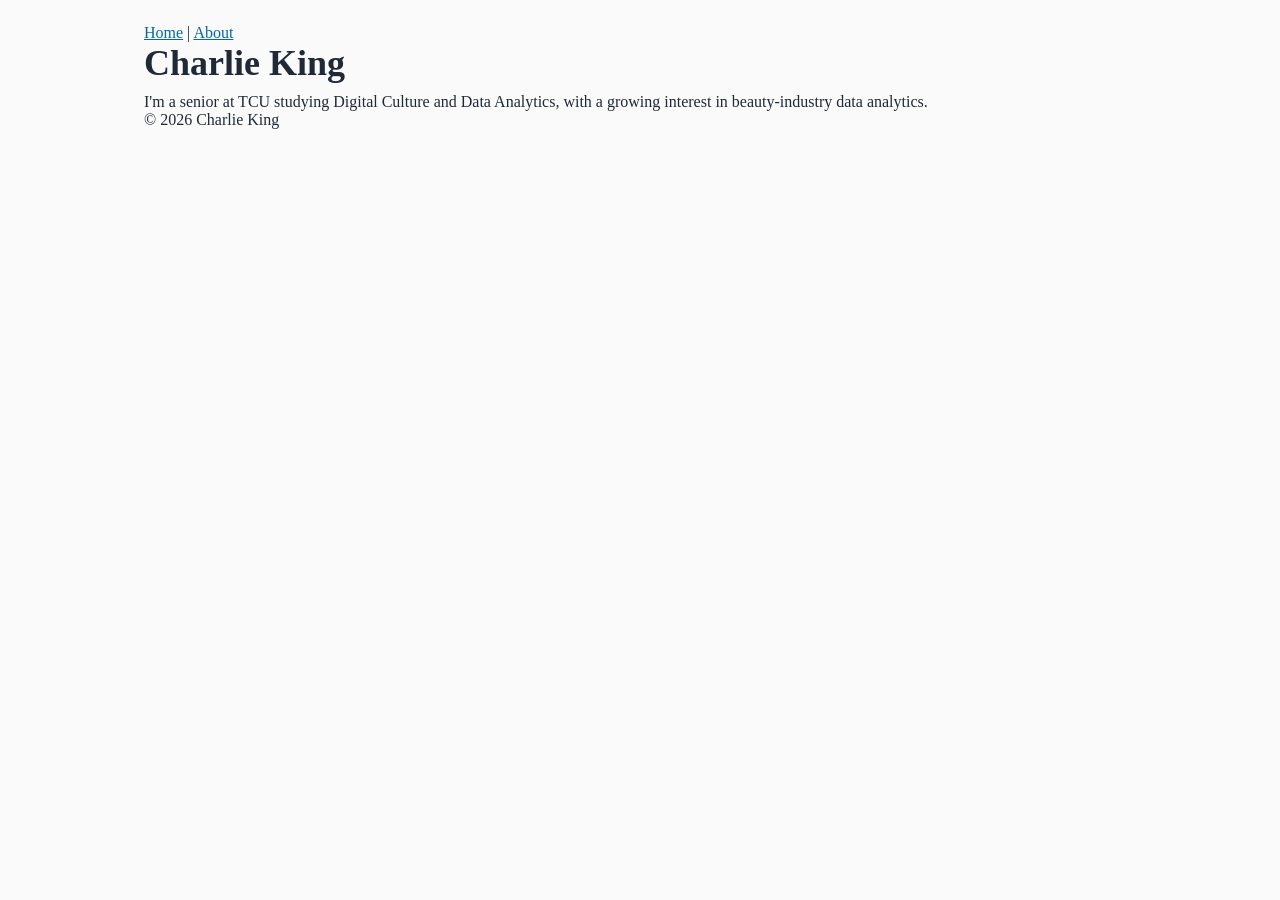
==== index.html @ 568f8b65 "Lab 05 - Base CSS Foundation" ====
<!DOCTYPE html>
    <html lang="en">
    <head>
       <link rel="stylesheet" href="css/styles.css"
        <meta charset="UTF-8">
        <meta name="viewport" content="width=device-width, initial-scale=1.0">
        <title>Portfolio Home</title>
    </head>
    <body>
        <header>
          
            <nav>
                <a href="index.html">Home</a> |
                <a href="about.html">About</a>
            </nav>
           <h1>Charlie King</h1>
        </header>
        <main>
            <p>I'm a senior at TCU studying Digital Culture and Data Analytics, with a growing interest in beauty-industry data analytics.</p>
        </main>
        <footer>
            <p>&copy; 2026 Charlie King</p>
        </footer>
    </body>
</html>
---- css/styles.css ----
/* ==========================
   1. RESET
   ========================== */
*,
*::before, 
*::after {
    box-sizing: border-box;
    margin: 0;
    padding: 0; 
}
img {
    max-width: 100%;
    height: auto;
    display: block;
}

/* ==========================
   2. DESIGN TOKENS
   ========================== */
:root {
    /* Color */
    --color-bg: #fafafa;
    --color-surface: #ffffff;
    --color-text: #1f2937; 
    --color-muted: #6b7280; 
    --color-accent: #0369a1; 

    /* Spacing - a modular scale */
    --space-sm: 0.5rem;
    --space-md: 1rem;
    --space-lg: 1.5rem;
    --space-xl: 2rem;

    /* Typography */
    --test-base: 1rem;
    --text-h3: 1.25rem;
    --text-h2: 1.5rem;
    --text-h1: 2.25rem;
    --leading-body: 1.6;
    --leading-heading: 1.2;

    /* Layout */
    --page-width: 64rem;
    --reading-width: 70ch;
}
/* ==========================
   3. BASE ELEMENT STYLES
   ========================== */
body {
    background-color: var(--color-bg);
    color: var(--color-text);
    font-size: var(--text-base);
}

h1 { font-size: var(--text-h1); line-height: var(--leading-heading); }
h2 { font-size: var(--text-h2); line-height: var(--leading-heading); }
h3 { font-size: var(--text-h3); line-height: var(--leading-heading); }

h1, h2, h3 { margin-bottom: var(--space-sm); }
p { margin-bottom: var(--space-md); }
p:last-child { margin-bottom: 0; }

a { color: var(--color-accent); }
/* ==========================
   4. LAYOUT
   ========================== */
body {
    max-width: var(--page-width);
    margin: 0 auto;
    padding: var(--space-lg) var(--space-md);
}
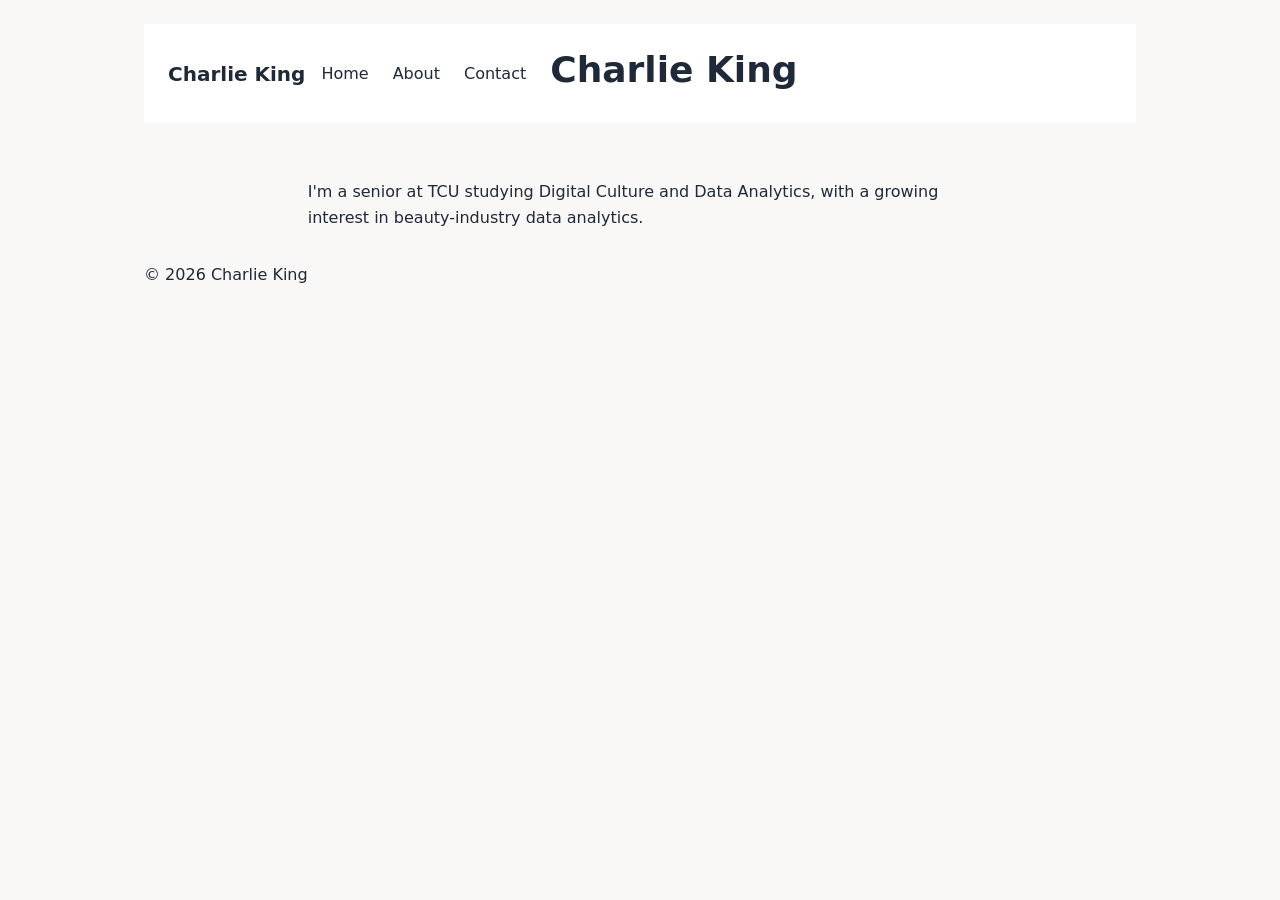
==== commit df68565b: "Lab 07 Pt. 1" ====
--- a/index.html
+++ b/index.html
@@ -1,17 +1,21 @@
     <!DOCTYPE html>
     <html lang="en">
     <head>
-       <link rel="stylesheet" href="css/styles.css"
         <meta charset="UTF-8">
         <meta name="viewport" content="width=device-width, initial-scale=1.0">
         <title>Portfolio Home</title>
+        <link rel="stylesheet" href="css/styles.css">
     </head>
     <body>
         <header>
           
-            <nav>
-                <a href="index.html">Home</a> |
-                <a href="about.html">About</a>
+            <nav class="nav-container">
+                <a href="index.html" class="logo">Charlie King</a>
+                 <div class="nav-links">
+                     <a href="index.html">Home</a>
+                     <a href="about.html">About</a>
+                     <a href="index.html#contact">Contact</a>
+                 </div>
             </nav>
            <h1>Charlie King</h1>
         </header>
--- a/css/styles.css
+++ b/css/styles.css
@@ -17,13 +17,17 @@
 /* ==========================
    2. DESIGN TOKENS
    ========================== */
-:root {
+   :root {
     /* Color */
-    --color-bg: #fafafa;
+    --color-bg: #faf8f6;
     --color-surface: #ffffff;
     --color-text: #1f2937; 
-    --color-muted: #6b7280; 
-    --color-accent: #0369a1; 
+    --color-muted: #8b7a7a; 
+    --color-accent: #1f2937; 
+    --front-stack: system-ui, 'Segoe UI', Tahoma, sans-serif;
+    --color-surface-alt: #f1f5f9;
+    --radius-md: 8px;
+
 
     /* Spacing - a modular scale */
     --space-sm: 0.5rem;
@@ -38,10 +42,16 @@
     --text-h1: 2.25rem;
     --leading-body: 1.6;
     --leading-heading: 1.2;
+    --front-stack: system-ui, 'Segoe UI', Tahoma, sans-serif;
 
     /* Layout */
     --page-width: 64rem;
     --reading-width: 70ch;
+    :root {
+        /* ...existing tokens... */
+        --color-border: var(--color-accent)
+        --shadow-sm: 0 2px 4px rgba(0, 0, 0, 0.1);
+    }
 }
 /* ==========================
    3. BASE ELEMENT STYLES
@@ -50,22 +60,178 @@
     background-color: var(--color-bg);
     color: var(--color-text);
     font-size: var(--text-base);
-}
-
-h1 { font-size: var(--text-h1); line-height: var(--leading-heading); }
-h2 { font-size: var(--text-h2); line-height: var(--leading-heading); }
-h3 { font-size: var(--text-h3); line-height: var(--leading-heading); }
-
-h1, h2, h3 { margin-bottom: var(--space-sm); }
-p { margin-bottom: var(--space-md); }
-p:last-child { margin-bottom: 0; }
-
-a { color: var(--color-accent); }
+    line-height: var(--leading-body);
+    font-family: var(--front-stack);
+}
+
+h1 { 
+    font-size: var(--text-h1); 
+    line-height: var(--leading-heading);
+    color: var(--color-accent);
+    margin-bottom: var(--space-sm);
+}
+
+h2 { 
+    font-size: var(--text-h2); 
+    line-height: var(--leading-heading);
+    color: var(--color-accent);
+    margin-bottom: var(--space-sm);
+}
+
+h3 { font-size: var(--text-h3); 
+    line-height: var(--leading-heading);
+    color: var(--color-accent);
+    margin-bottom: var(--space-sm);
+}
+
+p { 
+    margin-bottom: var(--space-md);
+}
+
+p:last-child { 
+    margin-bottom: 0; 
+}
+
+a { 
+    color: var(--color-accent);
+    text-decoration: underline;
+    transition: opacity 0.2s ease;
+}
+
+a:hover {
+    opacity: 0.8;
+}
+
 /* ==========================
    4. LAYOUT
    ========================== */
-body {
+header {
+    display: flex;
+    align-items: center;
+    gap: var(--space-lg);
+    padding: var(--space-lg);
+    background-color: var(--color-surface);
+    margin-bottom: var(--space-lg);
+    flex-wrap: wrap;
+}
+
+.header-text { flex: 1; min-width: 16rem; }
+
+.header-pic {
+    flex: 1;
+    background-color: var(--color-surface);
+    min-height: 18rem;
+    border-radius: var(--radius-md);
+    display: flex;
+    align-items: center;
+    justify-content: center;
+    color: var(--color-muted);
+    border-bottom: 1px solid var (--color-muted)
+    min-width: 16rem;
+}
+nav a {
+    color: var(--color-text);
+    text-decoration: none;
+}
+nav a:hover { 
+    color: var(--color-accent); 
+}
+
+section { 
+    margin-bottom: var(--space-xl); 
+}
+
+
+   body {
     max-width: var(--page-width);
     margin: 0 auto;
     padding: var(--space-lg) var(--space-md);
-}+}
+
+main {
+    max-width: var(--reading-width);
+    padding: var(--space-xl) var(--space-lg);
+    margin: 0 auto;
+}
+
+.skills-grind {
+    list-style: none;
+    display: flex;
+    flex-wrap: wrap;
+    gap: var(--space-md);
+}
+
+.skil-card {
+    flex: 1;
+    min-width: 12rem;
+    padding: var(--space-md);
+    background-color: var(--color-surface-alt);
+    border-radius: var(--radius-md);
+}
+
+.about {
+    display: flex;
+    flex-wrap: wrap;
+    align-items: center;
+    gap: var(--space-lg);
+}
+.about-image { flex: 1; min-width: 16rem; }
+.about-image img { width: 100%; border-radius: var{var(--radius-md)}}
+.about-text { flex: 2; min-width: 16rem; max-width: var(--reading-width); }
+
+.project-list {
+    list-style: none;
+    display: felx;
+    flex-direction: column;
+    gap: var(--space-lg);
+}
+.project-card {
+    padding: var(--space-lg);
+    background-color: var(--color-surface);
+    border: 1px solid var(--color-border);
+    border-radius: var(--radius-md);
+    box-shadow: var(--shadow-sm);
+}
+
+.nav-container {
+    display: flex;
+    justify-content: space-between;
+    align-items: center;
+    flex-wrap: wrap;
+    gap: var(--space-md);
+}
+.nav-links { display: flex; gap: var(--space-lg); }
+.logo {
+    font-size: var(--text-h3);
+    font-weight: bold;
+    color: var(--color-text);
+    text-decoration: none;
+}
+
+/* ================================================
+   5. TYPOGRAPHY & TEXT STYLING
+   ================================================ */
+strong {
+    color: var(--color-accent);
+    font-weight: 600;
+}
+
+em {
+    font-style: italic;
+    color: var(--color-muted);
+}
+
+code {
+    background-color: rgba(168, 30, 62, 0.08);
+    color: var(--color-accent);
+    padding: 0.2em 0.4em;
+    border-radius: var(--radius-md);
+    font-family: 'Couier New', nonospace;
+    font-size: 0.9em;
+}
+
+blockquote {
+    border-left: 4px solid var(--color-accent);
+    padding-left: var(--space-md);
+    color: var(--color-muted);
+    font-style: italic;
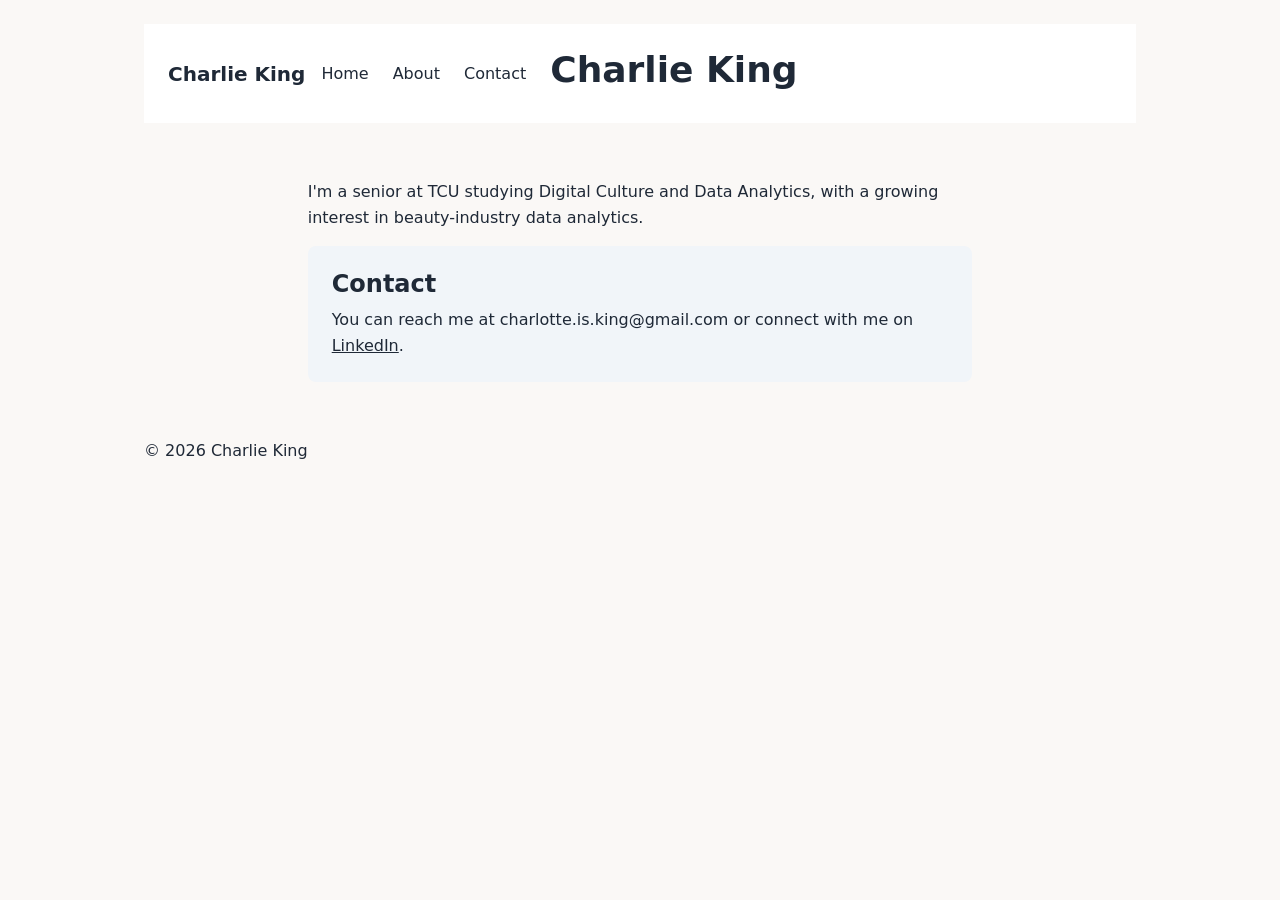
==== commit bd2dbfa6: "Lab 08" ====
--- a/index.html
+++ b/index.html
@@ -21,6 +21,11 @@
         </header>
         <main>
             <p>I'm a senior at TCU studying Digital Culture and Data Analytics, with a growing interest in beauty-industry data analytics.</p>
+    
+            <section id="contact">
+                <h2>Contact</h2>
+                <p>You can reach me at charlotte.is.king@gmail.com or connect with me on <a href="[your LinkedIn URL]" target="_blank" rel="noopener">LinkedIn</a>.</p> 
+            </section>
         </main>
         <footer>
             <p>&copy; 2026 Charlie King</p>
--- a/css/styles.css
+++ b/css/styles.css
@@ -104,6 +104,10 @@
 
 /* ==========================
    4. LAYOUT
+   Breakpoints used in this file:
+     768px  — tablet and larger
+   (CSS variables cannot be used inside @media conditions,
+    so breakpoints are documented here instead of tokenized.)
    ========================== */
 header {
     display: flex;
@@ -154,16 +158,15 @@
     margin: 0 auto;
 }
 
-.skills-grind {
+.skills-grid {
     list-style: none;
-    display: flex;
-    flex-wrap: wrap;
+    padding-left: 0;
+    display: grid;
+    grid-template-columns: repeat(auto-fit, minmax(12rem, 1fr));
     gap: var(--space-md);
 }
 
 .skil-card {
-    flex: 1;
-    min-width: 12rem;
     padding: var(--space-md);
     background-color: var(--color-surface-alt);
     border-radius: var(--radius-md);
@@ -176,15 +179,49 @@
     gap: var(--space-lg);
 }
 .about-image { flex: 1; min-width: 16rem; }
-.about-image img { width: 100%; border-radius: var{var(--radius-md)}}
+.about-image img { width: 100%; 
+    border-radius: var(--radius-md);
+    width: 100%;
+    max-height: 10rem
+
+    rem;
+    object-fit: cover;
+}
+
 .about-text { flex: 2; min-width: 16rem; max-width: var(--reading-width); }
+
+.about, .goals, aside, #contact, .projects {
+  background-color: var(--color-surface-alt);
+  border-radius: var(--radius-md);
+  padding: var(--space-lg);
+  margin-bottom: var(--space-lg);
+  box-shadow: var(--shadow-sm);
+}
 
 .project-list {
     list-style: none;
-    display: felx;
-    flex-direction: column;
-    gap: var(--space-lg);
-}
+    padding-left: 0;
+    display: grid;
+    grid-template-columns: 1fr;
+    gap: var(--space-md);
+    margin-top: var(--space-md);
+}
+@media (min-width: 768px) {
+    .project-list { grid-template-columns: 1fr 1fr; }
+    .project-card.featured { grid-column: span 2; }
+}
+.project-card {
+    background-color: var(--color-surface);
+    border-radius: var(--radius-md);
+    padding: var(--space-md);
+    box-shadow: var(--shadow-sm);
+}
+.project-card h4 {
+    color: var(--color-accent);
+    margin-bottom: var(--space-sm);
+}
+
+
 .project-card {
     padding: var(--space-lg);
     background-color: var(--color-surface);
@@ -234,4 +271,28 @@
     border-left: 4px solid var(--color-accent);
     padding-left: var(--space-md);
     color: var(--color-muted);
-    font-style: italic;+    font-style: italic;
+
+/* ==========================================
+   6. INTERACTIVE ELEMENTS
+   ========================================== */
+summary {
+  cursor: pointer;
+  list-style: none;
+  display: flex;
+  align-items: center;
+  gap: var(--space-sm);
+}
+
+summary::-webkit-details-marker {
+  display: none;
+}
+
+summary::marker {
+  display: none;
+}
+
+summary h2 {
+  display: inline;
+  margin: 0;
+}
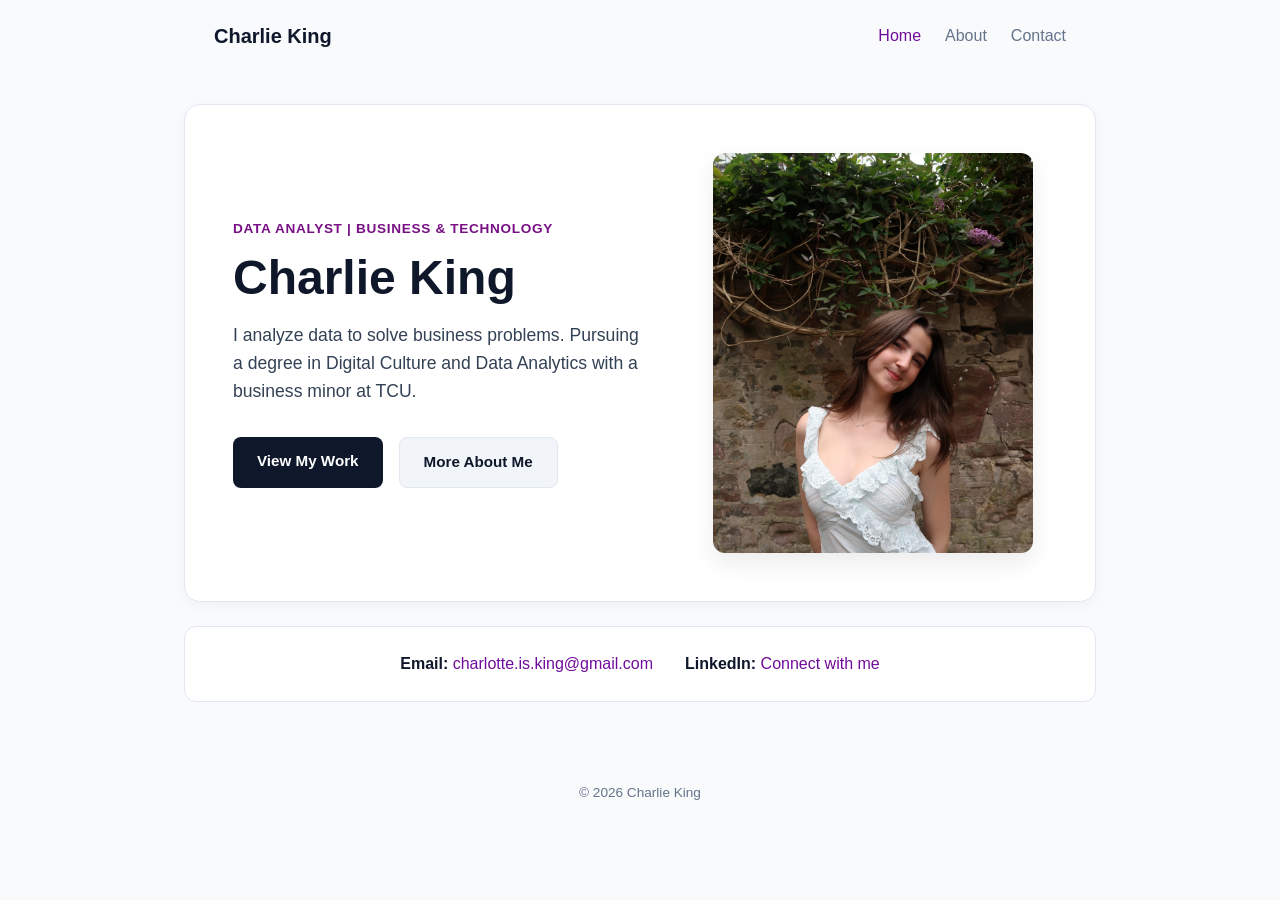
==== commit 0031c85b: "Foundation Repairs" ====
--- a/index.html
+++ b/index.html
@@ -1,34 +1,56 @@
-    <!DOCTYPE html>
-    <html lang="en">
-    <head>
-        <meta charset="UTF-8">
-        <meta name="viewport" content="width=device-width, initial-scale=1.0">
-        <title>Portfolio Home</title>
-        <link rel="stylesheet" href="css/styles.css">
-    </head>
-    <body>
-        <header>
-          
-            <nav class="nav-container">
-                <a href="index.html" class="logo">Charlie King</a>
-                 <div class="nav-links">
-                     <a href="index.html">Home</a>
-                     <a href="about.html">About</a>
-                     <a href="index.html#contact">Contact</a>
-                 </div>
-            </nav>
-           <h1>Charlie King</h1>
-        </header>
-        <main>
-            <p>I'm a senior at TCU studying Digital Culture and Data Analytics, with a growing interest in beauty-industry data analytics.</p>
-    
-            <section id="contact">
-                <h2>Contact</h2>
-                <p>You can reach me at charlotte.is.king@gmail.com or connect with me on <a href="[your LinkedIn URL]" target="_blank" rel="noopener">LinkedIn</a>.</p> 
-            </section>
-        </main>
-        <footer>
-            <p>&copy; 2026 Charlie King</p>
-        </footer>
-    </body>
-</html>
+    <!<!DOCTYPE html>
+<html lang="en">
+<head>
+    <meta charset="UTF-8">
+    <meta name="viewport" content="width=device-width, initial-scale=1.0">
+    <title>Charlie King | Home</title>
+    <link rel="stylesheet" href="css/styles.css">
+</head>
+<body>
+
+    <!-- Nav Bar -->
+    <nav class="nav-container">
+        <a href="index.html" class="logo">Charlie King</a>
+        <div class="nav-links">
+            <a href="index.html" class="active">Home</a>
+            <a href="about.html">About</a>
+            <a href="#contact">Contact</a>
+        </div>
+    </nav>
+
+    <!-- Hero Card (Side-by-Side) -->
+    <main class="home-main">
+        <section class="home-hero-card">
+            <div class="hero-left">
+                <span class="role-pill">Data Analyst | Business &amp; Technology</span>
+                <h1 class="hero-name">Charlie King</h1>
+                <p class="hero-tagline">
+                    I analyze data to solve business problems. Pursuing a degree in Digital Culture and Data Analytics with a business minor at TCU.
+                </p>
+                
+                <div class="hero-buttons">
+                    <a href="about.html#projects" class="btn-primary">View My Work</a>
+                    <a href="about.html" class="btn-secondary">More About Me</a>
+                </div>
+            </div>
+
+            <div class="hero-right">
+                <div class="hero-frame">
+                    <img src="images/newphoto.JPG" alt="Charlie King portrait">
+                </div>
+            </div>
+        </section>
+
+        <!-- Quick Contact Card -->
+        <section class="home-contact-card" id="contact">
+            <p><strong>Email:</strong> <a href="mailto:charlotte.is.king@gmail.com">charlotte.is.king@gmail.com</a></p>
+            <p><strong>LinkedIn:</strong> <a href="https://linkedin.com" target="_blank" rel="noopener">Connect with me</a></p>
+        </section>
+    </main>
+
+    <footer>
+        <p>&copy; 2026 Charlie King</p>
+    </footer>
+
+</body>
+</html>
--- a/css/styles.css
+++ b/css/styles.css
@@ -1,298 +1,682 @@
-/* ==========================
+/* =========================================================
    1. RESET
-   ========================== */
+   ========================================================= */
 *,
-*::before, 
+*::before,
 *::after {
     box-sizing: border-box;
     margin: 0;
-    padding: 0; 
-}
+    padding: 0;
+}
+
 img {
     max-width: 100%;
     height: auto;
     display: block;
 }
 
-/* ==========================
+/* =========================================================
    2. DESIGN TOKENS
-   ========================== */
-   :root {
-    /* Color */
-    --color-bg: #faf8f6;
+   ========================================================= */
+:root {
+    --color-bg: #f8fafc;
     --color-surface: #ffffff;
-    --color-text: #1f2937; 
-    --color-muted: #8b7a7a; 
-    --color-accent: #1f2937; 
-    --front-stack: system-ui, 'Segoe UI', Tahoma, sans-serif;
     --color-surface-alt: #f1f5f9;
+    --color-text: #0f172a;
+    --color-muted: #64748b;
+    --color-accent: #700c9b;
+    --color-border: #e2e8f0;
+
+    --radius-lg: 14px;
     --radius-md: 8px;
-
-
-    /* Spacing - a modular scale */
+    --radius-pill: 9999px;
+
+    --shadow-sm: 0 1px 3px rgba(0, 0, 0, 0.05);
+    --shadow-md: 0 8px 20px rgba(15, 23, 42, 0.06);
+
     --space-sm: 0.5rem;
     --space-md: 1rem;
     --space-lg: 1.5rem;
     --space-xl: 2rem;
 
-    /* Typography */
-    --test-base: 1rem;
-    --text-h3: 1.25rem;
-    --text-h2: 1.5rem;
-    --text-h1: 2.25rem;
-    --leading-body: 1.6;
-    --leading-heading: 1.2;
-    --front-stack: system-ui, 'Segoe UI', Tahoma, sans-serif;
-
-    /* Layout */
-    --page-width: 64rem;
-    --reading-width: 70ch;
-    :root {
-        /* ...existing tokens... */
-        --color-border: var(--color-accent)
-        --shadow-sm: 0 2px 4px rgba(0, 0, 0, 0.1);
-    }
-}
-/* ==========================
+    --font-stack: -apple-system, BlinkMacSystemFont, "Segoe UI", Roboto, sans-serif;
+}
+
+/* =========================================================
    3. BASE ELEMENT STYLES
-   ========================== */
+   ========================================================= */
 body {
     background-color: var(--color-bg);
     color: var(--color-text);
-    font-size: var(--text-base);
-    line-height: var(--leading-body);
-    font-family: var(--front-stack);
-}
-
-h1 { 
-    font-size: var(--text-h1); 
-    line-height: var(--leading-heading);
+    font-family: var(--font-stack);
+    line-height: 1.6;
+    font-size: 1rem;
+}
+
+h1, h2, h3, h4 {
+    color: var(--color-text);
+    line-height: 1.2;
+}
+
+p {
+    margin-bottom: var(--space-md);
+}
+
+p:last-child {
+    margin-bottom: 0;
+}
+
+a {
     color: var(--color-accent);
-    margin-bottom: var(--space-sm);
-}
-
-h2 { 
-    font-size: var(--text-h2); 
-    line-height: var(--leading-heading);
+    text-decoration: none;
+    transition: opacity 0.2s ease;
+}
+
+a:hover {
+    text-decoration: underline;
+}
+
+/* =========================================================
+   4. LAYOUT & CARDS
+   ========================================================= */
+
+/* Navigation */
+.nav-container {
+    display: flex;
+    justify-content: space-between;
+    align-items: center;
+    max-width: 900px;
+    margin: 0 auto;
+    padding: 1.25rem 1.5rem;
+}
+
+.logo {
+    font-size: 1.25rem;
+    font-weight: 800;
+    color: var(--color-text);
+}
+
+.nav-links {
+    display: flex;
+    gap: 1.5rem;
+}
+
+.nav-links a {
+    color: var(--color-muted);
+    font-weight: 500;
+}
+
+.nav-links a.active,
+.nav-links a:hover {
     color: var(--color-accent);
-    margin-bottom: var(--space-sm);
-}
-
-h3 { font-size: var(--text-h3); 
-    line-height: var(--leading-heading);
+}
+
+/* Main Container */
+main {
+    max-width: 900px;
+    margin: 0 auto 3rem;
+    padding: 0 1.5rem;
+}
+
+/* Shared Card Scaffolding */
+.card {
+    background: var(--color-surface);
+    border: 1px solid var(--color-border);
+    border-radius: var(--radius-lg);
+    padding: var(--space-xl);
+    margin-bottom: var(--space-lg);
+    box-shadow: var(--shadow-sm);
+}
+
+.card h2 {
+    font-size: 1.4rem;
+    font-weight: 800;
+    margin-bottom: 0.75rem;
+}
+
+.section-divider {
+    border: none;
+    border-top: 2px solid #0f172a;
+    margin-bottom: var(--space-lg);
+}
+
+/* Header Card (Side-by-side) */
+.header-card {
+    max-width: 900px;
+    margin: 1.5rem auto var(--space-lg);
+    padding: 2.25rem;
+    background: var(--color-surface);
+    border: 1px solid var(--color-border);
+    border-radius: var(--radius-lg);
+    box-shadow: var(--shadow-sm);
+    display: flex;
+    align-items: center;
+    justify-content: space-between;
+    gap: 2.5rem;
+}
+
+.header-text {
+    flex: 1;
+}
+
+.role-badge {
+    display: inline-block;
     color: var(--color-accent);
-    margin-bottom: var(--space-sm);
-}
-
-p { 
-    margin-bottom: var(--space-md);
-}
-
-p:last-child { 
-    margin-bottom: 0; 
-}
-
-a { 
-    color: var(--color-accent);
-    text-decoration: underline;
-    transition: opacity 0.2s ease;
-}
-
-a:hover {
-    opacity: 0.8;
-}
-
-/* ==========================
-   4. LAYOUT
-   Breakpoints used in this file:
-     768px  — tablet and larger
-   (CSS variables cannot be used inside @media conditions,
-    so breakpoints are documented here instead of tokenized.)
-   ========================== */
-header {
-    display: flex;
-    align-items: center;
-    gap: var(--space-lg);
-    padding: var(--space-lg);
-    background-color: var(--color-surface);
-    margin-bottom: var(--space-lg);
-    flex-wrap: wrap;
-}
-
-.header-text { flex: 1; min-width: 16rem; }
+    font-size: 0.85rem;
+    font-weight: 700;
+    text-transform: uppercase;
+    letter-spacing: 0.05em;
+    margin-bottom: 0.5rem;
+}
+
+.header-text h1 {
+    font-size: 2.5rem;
+    font-weight: 800;
+    margin-bottom: 0.75rem;
+}
+
+.hero-desc {
+    color: #334155;
+    font-size: 1.05rem;
+    margin-bottom: 1.5rem;
+}
+
+.btn-primary {
+    display: inline-block;
+    padding: 0.65rem 1.4rem;
+    background: #0f172a;
+    color: #ffffff;
+    border-radius: var(--radius-md);
+    font-weight: 600;
+    font-size: 0.9rem;
+}
+
+.btn-primary:hover {
+    background: var(--color-accent);
+    text-decoration: none;
+}
 
 .header-pic {
-    flex: 1;
-    background-color: var(--color-surface);
-    min-height: 18rem;
+    flex: 0 0 250px;
+    width: 250px;
+}
+
+.header-pic img {
+    width: 250px;
+    height: 310px;
+    object-fit: cover;
+    object-position: center top;
     border-radius: var(--radius-md);
-    display: flex;
-    align-items: center;
-    justify-content: center;
-    color: var(--color-muted);
-    border-bottom: 1px solid var (--color-muted)
-    min-width: 16rem;
-}
-nav a {
-    color: var(--color-text);
-    text-decoration: none;
-}
-nav a:hover { 
-    color: var(--color-accent); 
-}
-
-section { 
-    margin-bottom: var(--space-xl); 
-}
-
-
-   body {
-    max-width: var(--page-width);
-    margin: 0 auto;
-    padding: var(--space-lg) var(--space-md);
-}
-
-main {
-    max-width: var(--reading-width);
-    padding: var(--space-xl) var(--space-lg);
-    margin: 0 auto;
-}
-
-.skills-grid {
-    list-style: none;
-    padding-left: 0;
-    display: grid;
-    grid-template-columns: repeat(auto-fit, minmax(12rem, 1fr));
-    gap: var(--space-md);
-}
-
-.skil-card {
-    padding: var(--space-md);
-    background-color: var(--color-surface-alt);
-    border-radius: var(--radius-md);
-}
-
-.about {
-    display: flex;
-    flex-wrap: wrap;
-    align-items: center;
-    gap: var(--space-lg);
-}
-.about-image { flex: 1; min-width: 16rem; }
-.about-image img { width: 100%; 
-    border-radius: var(--radius-md);
-    width: 100%;
-    max-height: 10rem
-
-    rem;
-    object-fit: cover;
-}
-
-.about-text { flex: 2; min-width: 16rem; max-width: var(--reading-width); }
-
-.about, .goals, aside, #contact, .projects {
-  background-color: var(--color-surface-alt);
-  border-radius: var(--radius-md);
-  padding: var(--space-lg);
-  margin-bottom: var(--space-lg);
-  box-shadow: var(--shadow-sm);
-}
-
-.project-list {
-    list-style: none;
-    padding-left: 0;
-    display: grid;
-    grid-template-columns: 1fr;
-    gap: var(--space-md);
-    margin-top: var(--space-md);
-}
-@media (min-width: 768px) {
-    .project-list { grid-template-columns: 1fr 1fr; }
-    .project-card.featured { grid-column: span 2; }
-}
-.project-card {
-    background-color: var(--color-surface);
-    border-radius: var(--radius-md);
-    padding: var(--space-md);
-    box-shadow: var(--shadow-sm);
-}
-.project-card h4 {
-    color: var(--color-accent);
-    margin-bottom: var(--space-sm);
-}
-
-
-.project-card {
-    padding: var(--space-lg);
-    background-color: var(--color-surface);
+    box-shadow: var(--shadow-md);
+}
+
+/* About Text */
+.about-text p {
+    color: #334155;
+    font-size: 1rem;
+    line-height: 1.7;
+    margin-bottom: 1.15rem;
+}
+
+/* Experience Box */
+.experience-item {
+    background: var(--color-surface-alt);
     border: 1px solid var(--color-border);
     border-radius: var(--radius-md);
+    padding: 1.25rem;
+    margin-bottom: 1.5rem;
+}
+
+.exp-header {
+    display: flex;
+    justify-content: space-between;
+    align-items: baseline;
+    margin-bottom: 0.75rem;
+}
+
+.exp-header h3 {
+    font-size: 1.05rem;
+    font-weight: 700;
+}
+
+.date-badge {
+    font-size: 0.8rem;
+    font-weight: 600;
+    color: var(--color-muted);
+    background: #ffffff;
+    border: 1px solid var(--color-border);
+    padding: 0.15rem 0.55rem;
+    border-radius: var(--radius-pill);
+}
+
+/* Lists */
+.styled-list {
+    margin-left: 1.35rem;
+    color: #334155;
+}
+
+.styled-list li {
+    margin-bottom: 0.45rem;
+}
+
+/* Skills Badges */
+.skills-box h3 {
+    font-size: 1.05rem;
+    margin-bottom: 0.75rem;
+}
+
+.skills-grid {
+    display: flex;
+    flex-wrap: wrap;
+    gap: 0.5rem;
+}
+
+.skill-badge {
+    background: var(--color-surface-alt);
+    border: 1px solid var(--color-border);
+    padding: 0.35rem 0.85rem;
+    border-radius: var(--radius-pill);
+    font-size: 0.85rem;
+    font-weight: 600;
+    color: #1e293b;
+}
+
+/* ==========================
+   HOME PAGE SPECIFIC STYLING
+   ========================== */
+.home-main {
+    max-width: 960px;
+    margin: 2rem auto 3rem;
+    padding: 0 1.5rem;
+}
+
+.home-hero-card {
+    background-color: #ffffff;
+    border: 1px solid #e2e8f0;
+    border-radius: 16px;
+    padding: 3rem;
+    display: grid;
+    grid-template-columns: 1.2fr 1fr;
+    gap: 3rem;
+    align-items: center;
+    box-shadow: 0 4px 12px rgba(15, 23, 42, 0.04);
+}
+
+.role-pill {
+    display: inline-block;
+    color: #790f85;
+    font-size: 0.85rem;
+    font-weight: 700;
+    text-transform: uppercase;
+    letter-spacing: 0.05em;
+    margin-bottom: 0.75rem;
+}
+
+.hero-name {
+    font-size: 3rem;
+    font-weight: 800;
+    line-height: 1.1;
+    color: #0f172a;
+    margin-bottom: 1rem;
+}
+
+.hero-tagline {
+    font-size: 1.1rem;
+    color: #334155;
+    line-height: 1.6;
+    margin-bottom: 2rem;
+}
+
+.hero-buttons {
+    display: flex;
+    gap: 1rem;
+}
+
+.btn-primary {
+    display: inline-block;
+    padding: 0.75rem 1.5rem;
+    background: #0f172a;
+    color: #ffffff;
+    border-radius: 8px;
+    font-weight: 600;
+    font-size: 0.95rem;
+    text-decoration: none;
+    transition: background 0.2s ease;
+}
+
+.btn-primary:hover {
+    background: #840a9f;
+    text-decoration: none;
+}
+
+.btn-secondary {
+    display: inline-block;
+    padding: 0.75rem 1.5rem;
+    background: #f1f5f9;
+    color: #0f172a;
+    border: 1px solid #e2e8f0;
+    border-radius: 8px;
+    font-weight: 600;
+    font-size: 0.95rem;
+    text-decoration: none;
+}
+
+.btn-secondary:hover {
+    background: #e2e8f0;
+    text-decoration: none;
+}
+
+/* Constrained Frame for the Image */
+.hero-right {
+    display: flex;
+    justify-content: center;
+}
+
+.hero-frame {
+    width: 100%;
+    max-width: 320px;
+    aspect-ratio: 4 / 5;
+    border-radius: 12px;
+    overflow: hidden;
+    box-shadow: 0 10px 25px rgba(0, 0, 0, 0.08);
+}
+
+.hero-frame img {
+    width: 100%;
+    height: 100%;
+    object-fit: cover;
+    object-position: center top;
+}
+
+/* Home Contact Card */
+.home-contact-card {
+    background-color: #ffffff;
+    border: 1px solid #e2e8f0;
+    border-radius: 12px;
+    padding: 1.5rem;
+    margin-top: 1.5rem;
+    text-align: center;
+    display: flex;
+    justify-content: center;
+    gap: 2rem;
+}
+
+.home-contact-card p {
+    margin: 0;
+}
+
+/* Mobile Friendly */
+@media (max-width: 768px) {
+    .home-hero-card {
+        grid-template-columns: 1fr;
+        text-align: center;
+        padding: 2rem;
+        gap: 2rem;
+    }
+
+    .hero-buttons {
+        justify-content: center;
+    }
+
+    .home-contact-card {
+        flex-direction: column;
+        gap: 0.75rem;
+    }
+}
+/* =========================================================
+   5. PROJECT CARDS (Colorful & Graphical)
+   ========================================================= */
+.projects-grid {
+    display: grid;
+    grid-template-columns: 1fr 1fr;
+    gap: 1.25rem;
+    margin-bottom: 1.5rem;
+}
+
+.project-card {
+    background: #ffffff;
+    border: 1px solid var(--color-border);
+    border-radius: var(--radius-md);
+    overflow: hidden;
+    display: flex;
+    flex-direction: column;
     box-shadow: var(--shadow-sm);
-}
-
-.nav-container {
-    display: flex;
+    transition: transform 0.2s ease, box-shadow 0.2s ease;
+}
+
+.project-card:hover {
+    transform: translateY(-3px);
+    box-shadow: var(--shadow-md);
+}
+
+/* Graphical preview headers */
+.project-banner {
+    height: 120px;
+    display: flex;
+    align-items: center;
     justify-content: space-between;
+    padding: 1rem 1.25rem;
+    position: relative;
+}
+
+.chart-gradient {
+    background: linear-gradient(135deg, #1e1b4b 0%, #312e81 50%, #4338ca 100%);
+}
+
+.brand-gradient {
+    background: linear-gradient(135deg, #0f172a 0%, #1e293b 50%, #334155 100%);
+}
+
+.banner-tag {
+    font-size: 0.75rem;
+    font-weight: 700;
+    color: #e0e7ff;
+    background: rgba(255, 255, 255, 0.12);
+    padding: 0.25rem 0.6rem;
+    border-radius: var(--radius-pill);
+    backdrop-filter: blur(4px);
+}
+
+/* Mock chart graphic */
+.mock-chart {
+    display: flex;
+    align-items: flex-end;
+    gap: 6px;
+    height: 48px;
+}
+
+.bar {
+    width: 10px;
+    border-radius: 3px 3px 0 0;
+    background: #818cf8;
+}
+
+.bar-1 { height: 40%; background: #6366f1; }
+.bar-2 { height: 70%; background: #818cf8; }
+.bar-3 { height: 50%; background: #a5b4fc; }
+.bar-4 { height: 95%; background: #38bdf8; }
+
+/* Mock network nodes graphic */
+.mock-network {
+    display: flex;
     align-items: center;
+    gap: 8px;
+}
+
+.circle {
+    width: 14px;
+    height: 14px;
+    border-radius: 50%;
+    border: 2px solid #38bdf8;
+    background: #0f172a;
+}
+
+.circle-2 {
+    border-color: #818cf8;
+}
+
+.line {
+    width: 28px;
+    height: 2px;
+    background: rgba(255, 255, 255, 0.3);
+}
+
+.project-body {
+    padding: 1.25rem;
+    display: flex;
+    flex-direction: column;
+    flex: 1;
+}
+
+.pill-group {
+    display: flex;
     flex-wrap: wrap;
-    gap: var(--space-md);
-}
-.nav-links { display: flex; gap: var(--space-lg); }
-.logo {
-    font-size: var(--text-h3);
-    font-weight: bold;
+    gap: 0.35rem;
+    margin-bottom: 0.75rem;
+}
+
+.pill {
+    background: #eff6ff;
+    color: var(--color-accent);
+    border: 1px solid #bfdbfe;
+    font-size: 0.75rem;
+    font-weight: 600;
+    padding: 0.15rem 0.5rem;
+    border-radius: var(--radius-pill);
+}
+
+.project-body h4 {
+    font-size: 1.05rem;
+    margin-bottom: 0.5rem;
+}
+
+.project-body p {
+    color: #475569;
+    font-size: 0.9rem;
+    margin-bottom: 0.75rem;
+}
+
+.callout {
+    background: #f8fafc;
+    border-left: 3px solid var(--color-accent);
+    padding: 0.6rem 0.8rem;
+    font-size: 0.85rem;
+    color: #334155;
+    border-radius: 0 var(--radius-md) var(--radius-md) 0;
+    margin-top: auto;
+}
+
+/* Coming Soon */
+.coming-soon-box {
+    background: var(--color-surface-alt);
+    border-radius: var(--radius-md);
+    padding: 1.25rem;
+    margin-top: 1.25rem;
+}
+
+.coming-soon-intro {
+    font-size: 0.9rem;
+    color: var(--color-muted);
+    margin: 0.5rem 0;
+}
+
+/* Contact Card */
+.contact-card {
+    text-align: center;
+}
+
+.contact-card h3 {
+    margin-bottom: 0.25rem;
+}
+
+.contact-buttons {
+    display: flex;
+    justify-content: center;
+    gap: 1rem;
+    margin-top: 1rem;
+    flex-wrap: wrap;
+}
+
+.contact-pill {
+    padding: 0.65rem 1.25rem;
+    border-radius: var(--radius-pill);
+    font-size: 0.9rem;
+    font-weight: 600;
+    border: 1px solid var(--color-border);
+}
+
+.email-pill {
+    background: #ffffff;
     color: var(--color-text);
+}
+
+.linkedin-pill {
+    background: #0077b5;
+    color: #ffffff;
+    border-color: #0077b5;
+}
+
+.linkedin-pill:hover {
+    opacity: 0.9;
     text-decoration: none;
 }
 
-/* ================================================
-   5. TYPOGRAPHY & TEXT STYLING
-   ================================================ */
-strong {
+/* Footer */
+footer {
+    text-align: center;
+    padding: 2rem;
+    color: var(--color-muted);
+    font-size: 0.85rem;
+}
+
+/* =========================================================
+   6. INTERACTIVE ELEMENTS
+   ========================================================= */
+summary {
+    cursor: pointer;
+    list-style: none;
+    display: flex;
+    align-items: center;
+    gap: 0.5rem;
+    user-select: none;
+}
+
+summary::-webkit-details-marker,
+summary::marker {
+    display: none;
+}
+
+summary::before {
+    content: "▶";
+    font-size: 0.75rem;
     color: var(--color-accent);
-    font-weight: 600;
-}
-
-em {
-    font-style: italic;
-    color: var(--color-muted);
-}
-
-code {
-    background-color: rgba(168, 30, 62, 0.08);
-    color: var(--color-accent);
-    padding: 0.2em 0.4em;
-    border-radius: var(--radius-md);
-    font-family: 'Couier New', nonospace;
-    font-size: 0.9em;
-}
-
-blockquote {
-    border-left: 4px solid var(--color-accent);
-    padding-left: var(--space-md);
-    color: var(--color-muted);
-    font-style: italic;
-
-/* ==========================================
-   6. INTERACTIVE ELEMENTS
-   ========================================== */
-summary {
-  cursor: pointer;
-  list-style: none;
-  display: flex;
-  align-items: center;
-  gap: var(--space-sm);
-}
-
-summary::-webkit-details-marker {
-  display: none;
-}
-
-summary::marker {
-  display: none;
-}
-
-summary h2 {
-  display: inline;
-  margin: 0;
+    transition: transform 0.2s ease;
+    display: inline-block;
+}
+
+details[open] > summary::before {
+    transform: rotate(90deg);
+}
+
+summary h2,
+summary h3 {
+    display: inline;
+    margin: 0;
+}
+
+/* Mobile Responsive */
+@media (max-width: 768px) {
+    .header-card {
+        flex-direction: column-reverse;
+        text-align: center;
+        gap: 1.5rem;
+    }
+
+    .header-pic {
+        flex: 0 0 auto;
+    }
+
+    .projects-grid {
+        grid-template-columns: 1fr;
+    }
 }
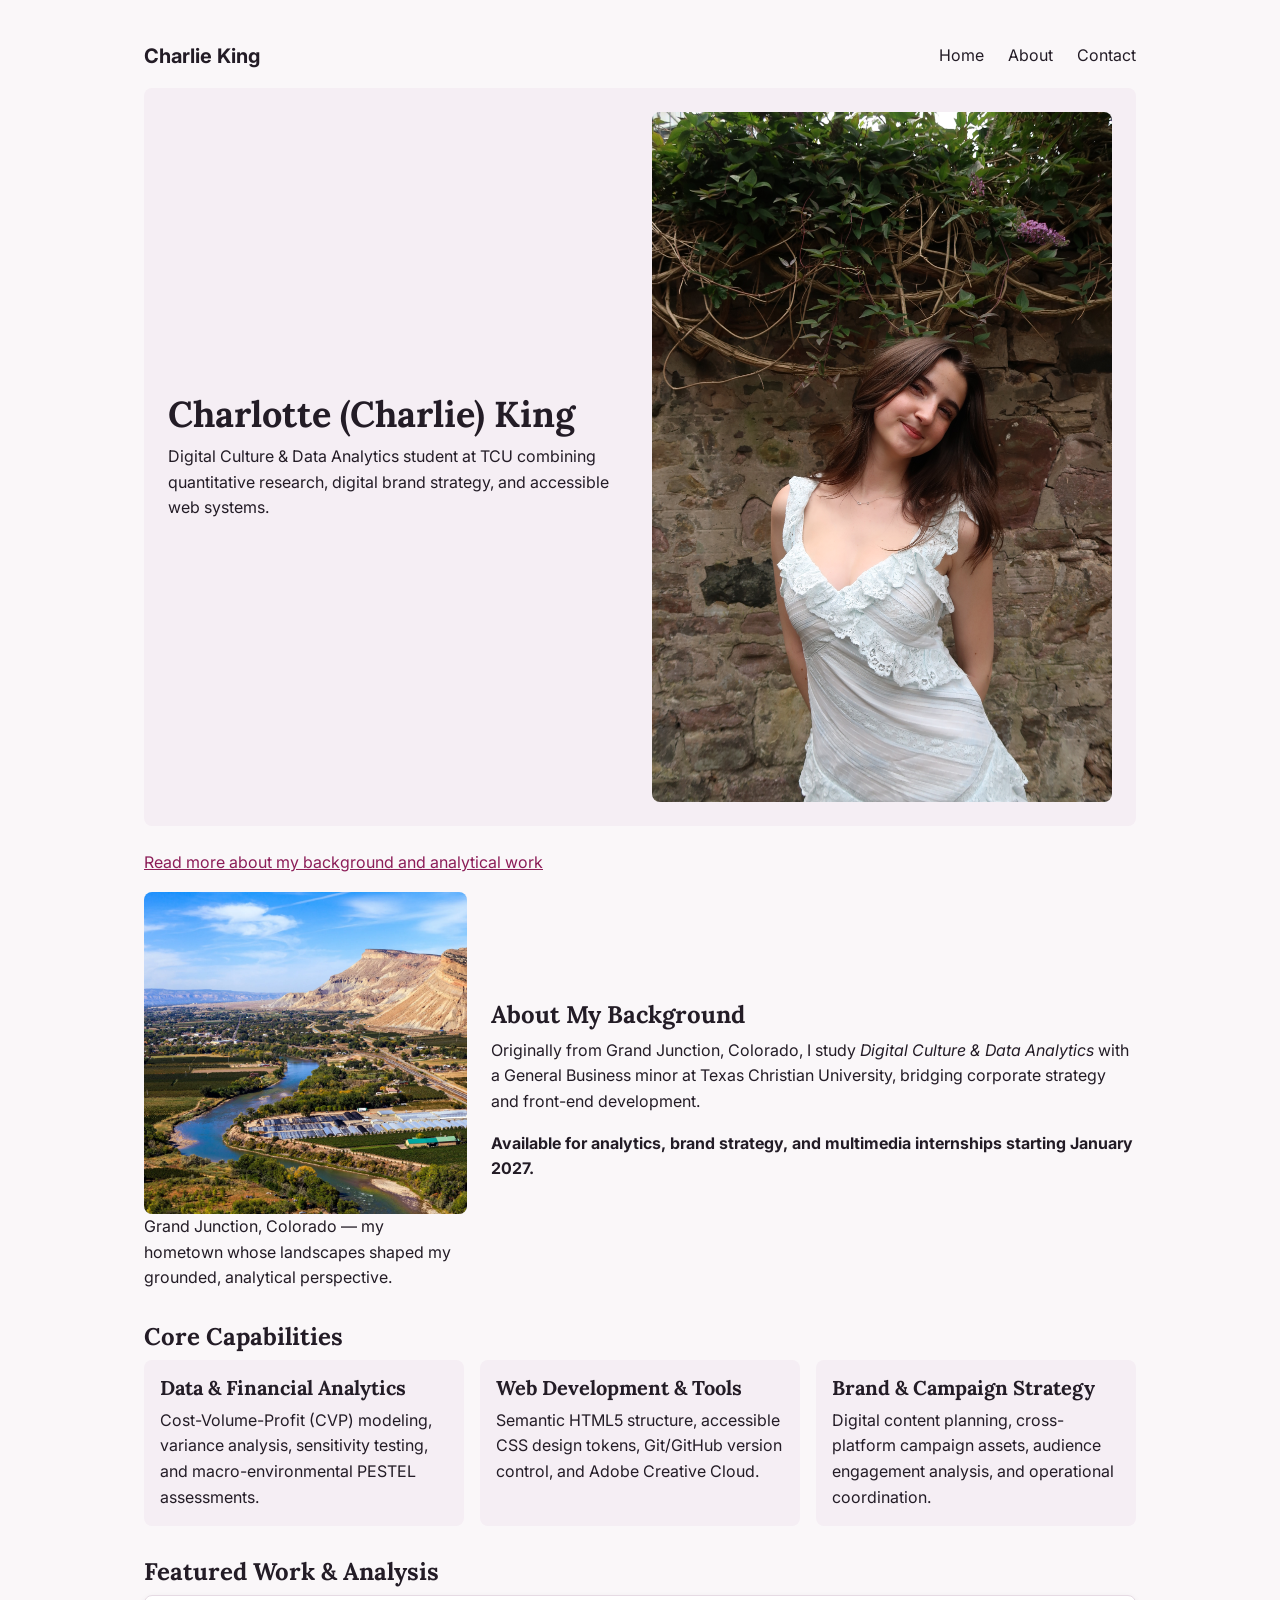
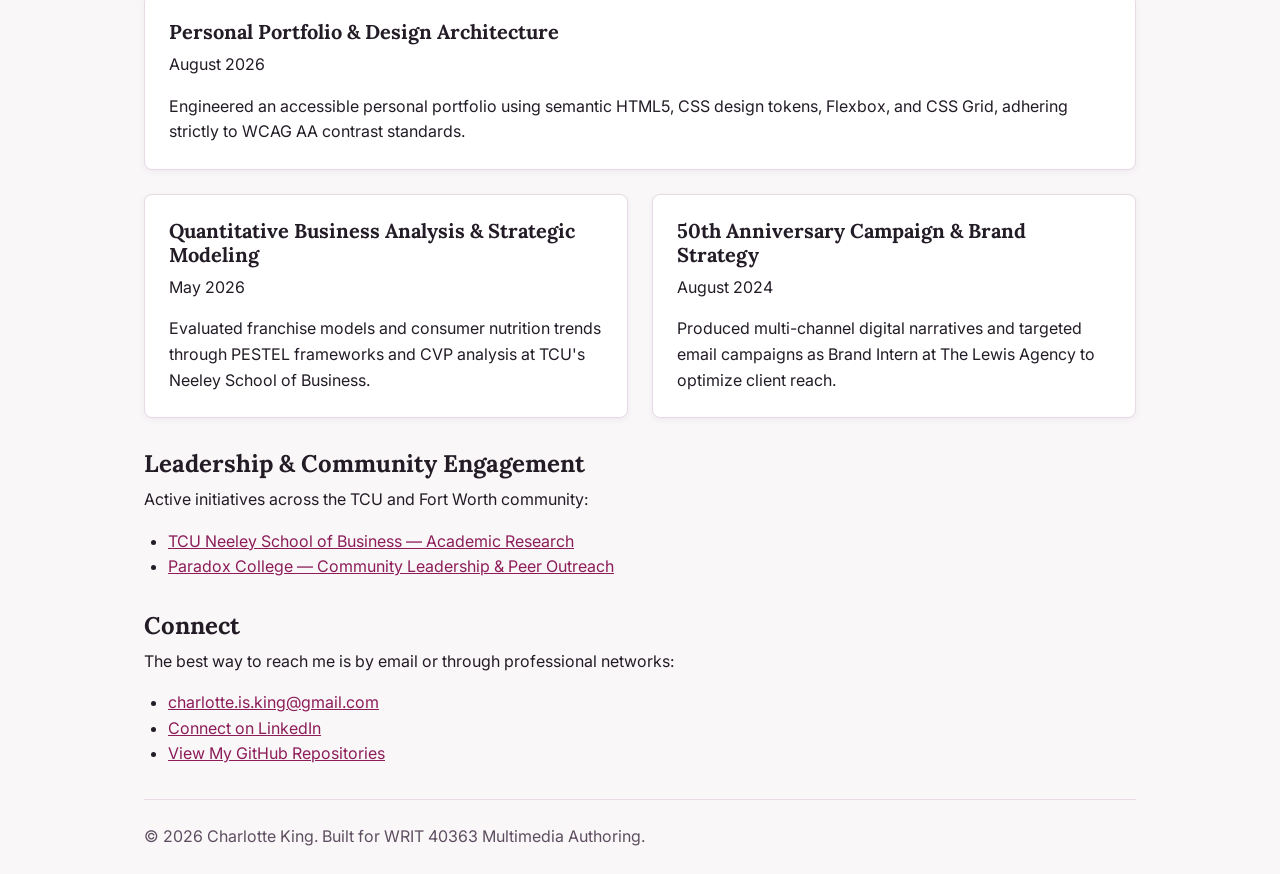
==== commit b0c82eb4: "remastered" ====
--- a/index.html
+++ b/index.html
@@ -1,56 +1,123 @@
-    <!<!DOCTYPE html>
+ <!DOCTYPE html>
 <html lang="en">
 <head>
-    <meta charset="UTF-8">
-    <meta name="viewport" content="width=device-width, initial-scale=1.0">
-    <title>Charlie King | Home</title>
-    <link rel="stylesheet" href="css/styles.css">
+  <meta charset="UTF-8">
+  <meta name="viewport" content="width=device-width, initial-scale=1.0">
+  <title>Charlotte (Charlie) King — Personal Portfolio</title>
+  <link rel="stylesheet" href="css/styles.css">
 </head>
 <body>
 
-    <!-- Nav Bar -->
-    <nav class="nav-container">
-        <a href="index.html" class="logo">Charlie King</a>
-        <div class="nav-links">
-            <a href="index.html" class="active">Home</a>
-            <a href="about.html">About</a>
-            <a href="#contact">Contact</a>
-        </div>
-    </nav>
+  <!-- Site Navigation -->
+  <nav class="nav-container">
+    <a href="index.html" class="logo">Charlie King</a>
+    <div class="nav-links">
+      <a href="index.html">Home</a>
+      <a href="about.html">About</a>
+      <a href="index.html#contact">Contact</a>
+    </div>
+  </nav>
 
-    <!-- Hero Card (Side-by-Side) -->
-    <main class="home-main">
-        <section class="home-hero-card">
-            <div class="hero-left">
-                <span class="role-pill">Data Analyst | Business &amp; Technology</span>
-                <h1 class="hero-name">Charlie King</h1>
-                <p class="hero-tagline">
-                    I analyze data to solve business problems. Pursuing a degree in Digital Culture and Data Analytics with a business minor at TCU.
-                </p>
-                
-                <div class="hero-buttons">
-                    <a href="about.html#projects" class="btn-primary">View My Work</a>
-                    <a href="about.html" class="btn-secondary">More About Me</a>
-                </div>
-            </div>
+  <!-- Two-Column Header (Photo of yourself) -->
+  <header>
+    <div class="header-text">
+      <h1>Charlotte (Charlie) King</h1>
+      <p>Digital Culture &amp; Data Analytics student at TCU combining quantitative research, digital brand strategy, and accessible web systems.</p>
+    </div>
+    <div class="header-pic">
+      <img src="images/newphoto.JPG" alt="Portrait of Charlotte (Charlie) King">
+    </div>
+  </header>
 
-            <div class="hero-right">
-                <div class="hero-frame">
-                    <img src="images/newphoto.JPG" alt="Charlie King portrait">
-                </div>
-            </div>
-        </section>
+  <!-- Main Landmark Content -->
+  <main>
 
-        <!-- Quick Contact Card -->
-        <section class="home-contact-card" id="contact">
-            <p><strong>Email:</strong> <a href="mailto:charlotte.is.king@gmail.com">charlotte.is.king@gmail.com</a></p>
-            <p><strong>LinkedIn:</strong> <a href="https://linkedin.com" target="_blank" rel="noopener">Connect with me</a></p>
-        </section>
-    </main>
+    <!-- Internal Jump Link -->
+    <p><a href="#about">Read more about my background and analytical work</a></p>
 
-    <footer>
-        <p>&copy; 2026 Charlie King</p>
-    </footer>
+    <!-- About Section (Second Photo: Grand Junction, Colorado) -->
+    <section id="about" class="about">
+      <div class="about-image">
+        <figure>
+          <img src="images/grandjunction.jpg" alt="Scenic view of the red rock canyons and valleys of Grand Junction, Colorado">
+          <figcaption>Grand Junction, Colorado — my hometown whose landscapes shaped my grounded, analytical perspective.</figcaption>
+        </figure>
+      </div>
+      <div class="about-text">
+        <h2>About My Background</h2>
+        <p>Originally from Grand Junction, Colorado, I study <em>Digital Culture &amp; Data Analytics</em> with a General Business minor at Texas Christian University, bridging corporate strategy and front-end development.</p>
+        <p><strong>Available for analytics, brand strategy, and multimedia internships starting January 2027.</strong></p>
+      </div>
+    </section>
+
+    <!-- Skills Section -->
+    <section id="skills">
+      <h2>Core Capabilities</h2>
+      <ul class="skills-grid">
+        <li class="skill-card">
+          <h3>Data &amp; Financial Analytics</h3>
+          <p>Cost-Volume-Profit (CVP) modeling, variance analysis, sensitivity testing, and macro-environmental PESTEL assessments.</p>
+        </li>
+        <li class="skill-card">
+          <h3>Web Development &amp; Tools</h3>
+          <p>Semantic HTML5 structure, accessible CSS design tokens, Git/GitHub version control, and Adobe Creative Cloud.</p>
+        </li>
+        <li class="skill-card">
+          <h3>Brand &amp; Campaign Strategy</h3>
+          <p>Digital content planning, cross-platform campaign assets, audience engagement analysis, and operational coordination.</p>
+        </li>
+      </ul>
+    </section>
+
+    <!-- Projects Section -->
+    <section id="projects">
+      <h2>Featured Work &amp; Analysis</h2>
+      <ul class="project-list">
+        <li class="project-card featured">
+          <h3>Personal Portfolio &amp; Design Architecture</h3>
+          <p><time datetime="2026-08">August 2026</time></p>
+          <p>Engineered an accessible personal portfolio using semantic HTML5, CSS design tokens, Flexbox, and CSS Grid, adhering strictly to WCAG AA contrast standards.</p>
+        </li>
+        <li class="project-card">
+          <h3>Quantitative Business Analysis &amp; Strategic Modeling</h3>
+          <p><time datetime="2026-05">May 2026</time></p>
+          <p>Evaluated franchise models and consumer nutrition trends through PESTEL frameworks and CVP analysis at TCU's Neeley School of Business.</p>
+        </li>
+        <li class="project-card">
+          <h3>50th Anniversary Campaign &amp; Brand Strategy</h3>
+          <p><time datetime="2024-08">August 2024</time></p>
+          <p>Produced multi-channel digital narratives and targeted email campaigns as Brand Intern at The Lewis Agency to optimize client reach.</p>
+        </li>
+      </ul>
+    </section>
+
+    <!-- Resources / Campus Involvement Aside -->
+    <aside id="resources">
+      <h2>Leadership &amp; Community Engagement</h2>
+      <p>Active initiatives across the TCU and Fort Worth community:</p>
+      <ul>
+        <li><a href="https://www.tcu.edu" target="_blank" rel="noopener">TCU Neeley School of Business — Academic Research</a></li>
+        <li><a href="https://paradoxchurch.com" target="_blank" rel="noopener">Paradox College — Community Leadership &amp; Peer Outreach</a></li>
+      </ul>
+    </aside>
+
+    <!-- Contact Section -->
+    <section id="contact">
+      <h2>Connect</h2>
+      <p>The best way to reach me is by email or through professional networks:</p>
+      <ul>
+        <li><a href="mailto:charlotte.is.king@gmail.com">charlotte.is.king@gmail.com</a></li>
+        <li><a href="https://linkedin.com/in/charlieking" target="_blank" rel="noopener">Connect on LinkedIn</a></li>
+        <li><a href="https://github.com/charlottesking" target="_blank" rel="noopener">View My GitHub Repositories</a></li>
+      </ul>
+    </section>
+
+  </main>
+
+  <!-- Footer Landmark -->
+  <footer>
+    <p>&copy; 2026 Charlotte King. Built for WRIT 40363 Multimedia Authoring.</p>
+  </footer>
 
 </body>
 </html>
--- a/css/styles.css
+++ b/css/styles.css
@@ -1,6 +1,9 @@
-/* =========================================================
-   1. RESET
-   ========================================================= */
+@import url('https://fonts.googleapis.com/css2?family=Inter:wght@400;600&family=Lora:wght@400;700&display=swap');
+
+/* ==========================
+1. RESET
+   ========================== */
+
 *,
 *::before,
 *::after {
@@ -15,48 +18,64 @@
     display: block;
 }
 
-/* =========================================================
-   2. DESIGN TOKENS
-   ========================================================= */
+/* ==========================
+2. DESIGN TOKENS
+   ========================== */
+
 :root {
-    --color-bg: #f8fafc;
+    /* Color — Tasteful Pink & Purple Palette (WCAG AA Compliant) */
+    --color-bg: #faf7f9;
     --color-surface: #ffffff;
-    --color-surface-alt: #f1f5f9;
-    --color-text: #0f172a;
-    --color-muted: #64748b;
-    --color-accent: #700c9b;
-    --color-border: #e2e8f0;
-
-    --radius-lg: 14px;
-    --radius-md: 8px;
-    --radius-pill: 9999px;
-
-    --shadow-sm: 0 1px 3px rgba(0, 0, 0, 0.05);
-    --shadow-md: 0 8px 20px rgba(15, 23, 42, 0.06);
-
+    --color-surface-alt: #f5eef4;
+    --color-border: #e6dbe4;
+    --color-text: #231c26;
+    --color-muted: #5e4f60;
+    --color-accent: #8c1d58;
+
+    /* Spacing Scale — Modular Scale */
     --space-sm: 0.5rem;
     --space-md: 1rem;
     --space-lg: 1.5rem;
     --space-xl: 2rem;
 
-    --font-stack: -apple-system, BlinkMacSystemFont, "Segoe UI", Roboto, sans-serif;
-}
-
-/* =========================================================
-   3. BASE ELEMENT STYLES
-   ========================================================= */
+    /* Typography */
+    --font-stack: 'Inter', system-ui, -apple-system, sans-serif;
+    --font-serif: 'Lora', Georgia, serif;
+    --text-base: 1rem;
+    --text-h3: 1.25rem;
+    --text-h2: 1.5rem;
+    --text-h1: 2.25rem;
+    --leading-body: 1.6;
+    --leading-heading: 1.2;
+
+    /* Layout & Geometry */
+    --page-width: 64rem;
+    --reading-width: 70ch;
+    --radius-md: 8px;
+    --shadow-sm: 0 2px 6px rgba(58, 25, 48, 0.06);
+}
+
+/* ==========================
+3. BASE ELEMENT STYLES
+   ========================== */
+
 body {
+    font-family: var(--font-stack);
     background-color: var(--color-bg);
     color: var(--color-text);
-    font-family: var(--font-stack);
-    line-height: 1.6;
-    font-size: 1rem;
-}
-
-h1, h2, h3, h4 {
-    color: var(--color-text);
-    line-height: 1.2;
-}
+    font-size: var(--text-base);
+    line-height: var(--leading-body);
+}
+
+h1, h2, h3 {
+    font-family: var(--font-serif);
+    line-height: var(--leading-heading);
+    margin-bottom: var(--space-sm);
+}
+
+h1 { font-size: var(--text-h1); }
+h2 { font-size: var(--text-h2); }
+h3 { font-size: var(--text-h3); }
 
 p {
     margin-bottom: var(--space-md);
@@ -66,617 +85,180 @@
     margin-bottom: 0;
 }
 
+ul {
+    padding-left: var(--space-lg);
+}
+
 a {
     color: var(--color-accent);
+}
+
+/* Accessible Keyboard Focus Ring */
+a:focus-visible {
+    outline: 2px solid var(--color-accent);
+    outline-offset: 2px;
+}
+
+/* ==========================
+   4. LAYOUT
+   Breakpoints used in this file:
+     768px — tablet and larger
+   (CSS variables cannot be used inside @media conditions,
+    so breakpoints are documented here instead of tokenized.)
+   ========================== */
+
+body {
+    max-width: var(--page-width);
+    margin: 0 auto;
+    padding: var(--space-lg) var(--space-md);
+}
+
+/* Navigation */
+nav {
+    padding: var(--space-md) 0;
+}
+
+.nav-container {
+    display: flex;
+    justify-content: space-between;
+    align-items: center;
+    flex-wrap: wrap;
+    gap: var(--space-md);
+}
+
+.nav-links {
+    display: flex;
+    gap: var(--space-lg);
+}
+
+.logo {
+    font-size: var(--text-h3);
+    font-weight: bold;
+    color: var(--color-text);
     text-decoration: none;
-    transition: opacity 0.2s ease;
-}
-
-a:hover {
-    text-decoration: underline;
-}
-
-/* =========================================================
-   4. LAYOUT & CARDS
-   ========================================================= */
-
-/* Navigation */
-.nav-container {
-    display: flex;
-    justify-content: space-between;
-    align-items: center;
-    max-width: 900px;
-    margin: 0 auto;
-    padding: 1.25rem 1.5rem;
-}
-
-.logo {
-    font-size: 1.25rem;
-    font-weight: 800;
+}
+
+nav a {
     color: var(--color-text);
-}
-
-.nav-links {
-    display: flex;
-    gap: 1.5rem;
-}
-
-.nav-links a {
-    color: var(--color-muted);
-    font-weight: 500;
-}
-
-.nav-links a.active,
-.nav-links a:hover {
+    text-decoration: none;
+    transition: color 0.2s;
+}
+
+nav a:hover {
     color: var(--color-accent);
 }
 
-/* Main Container */
-main {
-    max-width: 900px;
-    margin: 0 auto 3rem;
-    padding: 0 1.5rem;
-}
-
-/* Shared Card Scaffolding */
-.card {
-    background: var(--color-surface);
-    border: 1px solid var(--color-border);
-    border-radius: var(--radius-lg);
-    padding: var(--space-xl);
+/* Header */
+header {
+    display: flex;
+    align-items: center;
+    gap: var(--space-lg);
+    padding: var(--space-lg);
+    background-color: var(--color-surface-alt);
     margin-bottom: var(--space-lg);
-    box-shadow: var(--shadow-sm);
-}
-
-.card h2 {
-    font-size: 1.4rem;
-    font-weight: 800;
-    margin-bottom: 0.75rem;
-}
-
-.section-divider {
-    border: none;
-    border-top: 2px solid #0f172a;
-    margin-bottom: var(--space-lg);
-}
-
-/* Header Card (Side-by-side) */
-.header-card {
-    max-width: 900px;
-    margin: 1.5rem auto var(--space-lg);
-    padding: 2.25rem;
-    background: var(--color-surface);
-    border: 1px solid var(--color-border);
-    border-radius: var(--radius-lg);
-    box-shadow: var(--shadow-sm);
-    display: flex;
-    align-items: center;
-    justify-content: space-between;
-    gap: 2.5rem;
+    flex-wrap: wrap;
+    border-radius: var(--radius-md);
 }
 
 .header-text {
     flex: 1;
-}
-
-.role-badge {
-    display: inline-block;
-    color: var(--color-accent);
-    font-size: 0.85rem;
-    font-weight: 700;
-    text-transform: uppercase;
-    letter-spacing: 0.05em;
-    margin-bottom: 0.5rem;
-}
-
-.header-text h1 {
-    font-size: 2.5rem;
-    font-weight: 800;
-    margin-bottom: 0.75rem;
-}
-
-.hero-desc {
-    color: #334155;
-    font-size: 1.05rem;
-    margin-bottom: 1.5rem;
-}
-
-.btn-primary {
-    display: inline-block;
-    padding: 0.65rem 1.4rem;
-    background: #0f172a;
-    color: #ffffff;
-    border-radius: var(--radius-md);
-    font-weight: 600;
-    font-size: 0.9rem;
-}
-
-.btn-primary:hover {
-    background: var(--color-accent);
-    text-decoration: none;
+    min-width: 16rem;
 }
 
 .header-pic {
-    flex: 0 0 250px;
-    width: 250px;
+    flex: 1;
+    min-width: 16rem;
+    background-color: var(--color-surface);
+    min-height: 18rem;
+    border-radius: var(--radius-md);
+    display: flex;
+    align-items: center;
+    justify-content: center;
+    color: var(--color-muted);
 }
 
 .header-pic img {
-    width: 250px;
-    height: 310px;
-    object-fit: cover;
-    object-position: center top;
-    border-radius: var(--radius-md);
-    box-shadow: var(--shadow-md);
-}
-
-/* About Text */
-.about-text p {
-    color: #334155;
-    font-size: 1rem;
-    line-height: 1.7;
-    margin-bottom: 1.15rem;
-}
-
-/* Experience Box */
-.experience-item {
-    background: var(--color-surface-alt);
-    border: 1px solid var(--color-border);
-    border-radius: var(--radius-md);
-    padding: 1.25rem;
-    margin-bottom: 1.5rem;
-}
-
-.exp-header {
-    display: flex;
-    justify-content: space-between;
-    align-items: baseline;
-    margin-bottom: 0.75rem;
-}
-
-.exp-header h3 {
-    font-size: 1.05rem;
-    font-weight: 700;
-}
-
-.date-badge {
-    font-size: 0.8rem;
-    font-weight: 600;
-    color: var(--color-muted);
-    background: #ffffff;
-    border: 1px solid var(--color-border);
-    padding: 0.15rem 0.55rem;
-    border-radius: var(--radius-pill);
-}
-
-/* Lists */
-.styled-list {
-    margin-left: 1.35rem;
-    color: #334155;
-}
-
-.styled-list li {
-    margin-bottom: 0.45rem;
-}
-
-/* Skills Badges */
-.skills-box h3 {
-    font-size: 1.05rem;
-    margin-bottom: 0.75rem;
-}
-
-.skills-grid {
-    display: flex;
-    flex-wrap: wrap;
-    gap: 0.5rem;
-}
-
-.skill-badge {
-    background: var(--color-surface-alt);
-    border: 1px solid var(--color-border);
-    padding: 0.35rem 0.85rem;
-    border-radius: var(--radius-pill);
-    font-size: 0.85rem;
-    font-weight: 600;
-    color: #1e293b;
-}
-
-/* ==========================
-   HOME PAGE SPECIFIC STYLING
-   ========================== */
-.home-main {
-    max-width: 960px;
-    margin: 2rem auto 3rem;
-    padding: 0 1.5rem;
-}
-
-.home-hero-card {
-    background-color: #ffffff;
-    border: 1px solid #e2e8f0;
-    border-radius: 16px;
-    padding: 3rem;
-    display: grid;
-    grid-template-columns: 1.2fr 1fr;
-    gap: 3rem;
-    align-items: center;
-    box-shadow: 0 4px 12px rgba(15, 23, 42, 0.04);
-}
-
-.role-pill {
-    display: inline-block;
-    color: #790f85;
-    font-size: 0.85rem;
-    font-weight: 700;
-    text-transform: uppercase;
-    letter-spacing: 0.05em;
-    margin-bottom: 0.75rem;
-}
-
-.hero-name {
-    font-size: 3rem;
-    font-weight: 800;
-    line-height: 1.1;
-    color: #0f172a;
-    margin-bottom: 1rem;
-}
-
-.hero-tagline {
-    font-size: 1.1rem;
-    color: #334155;
-    line-height: 1.6;
-    margin-bottom: 2rem;
-}
-
-.hero-buttons {
-    display: flex;
-    gap: 1rem;
-}
-
-.btn-primary {
-    display: inline-block;
-    padding: 0.75rem 1.5rem;
-    background: #0f172a;
-    color: #ffffff;
-    border-radius: 8px;
-    font-weight: 600;
-    font-size: 0.95rem;
-    text-decoration: none;
-    transition: background 0.2s ease;
-}
-
-.btn-primary:hover {
-    background: #840a9f;
-    text-decoration: none;
-}
-
-.btn-secondary {
-    display: inline-block;
-    padding: 0.75rem 1.5rem;
-    background: #f1f5f9;
-    color: #0f172a;
-    border: 1px solid #e2e8f0;
-    border-radius: 8px;
-    font-weight: 600;
-    font-size: 0.95rem;
-    text-decoration: none;
-}
-
-.btn-secondary:hover {
-    background: #e2e8f0;
-    text-decoration: none;
-}
-
-/* Constrained Frame for the Image */
-.hero-right {
-    display: flex;
-    justify-content: center;
-}
-
-.hero-frame {
-    width: 100%;
-    max-width: 320px;
-    aspect-ratio: 4 / 5;
-    border-radius: 12px;
-    overflow: hidden;
-    box-shadow: 0 10px 25px rgba(0, 0, 0, 0.08);
-}
-
-.hero-frame img {
     width: 100%;
     height: 100%;
     object-fit: cover;
-    object-position: center top;
-}
-
-/* Home Contact Card */
-.home-contact-card {
-    background-color: #ffffff;
-    border: 1px solid #e2e8f0;
-    border-radius: 12px;
-    padding: 1.5rem;
-    margin-top: 1.5rem;
-    text-align: center;
-    display: flex;
-    justify-content: center;
-    gap: 2rem;
-}
-
-.home-contact-card p {
-    margin: 0;
-}
-
-/* Mobile Friendly */
-@media (max-width: 768px) {
-    .home-hero-card {
-        grid-template-columns: 1fr;
-        text-align: center;
-        padding: 2rem;
-        gap: 2rem;
+    border-radius: var(--radius-md);
+}
+
+/* Landmark Spacing */
+section,
+aside {
+    margin-bottom: var(--space-xl);
+}
+
+/* About Section */
+.about {
+    display: flex;
+    flex-wrap: wrap;
+    align-items: center;
+    gap: var(--space-lg);
+}
+
+.about-image {
+    flex: 1;
+    min-width: 16rem;
+}
+
+.about-image img {
+    width: 100%;
+    border-radius: var(--radius-md);
+}
+
+.about-text {
+    flex: 2;
+    min-width: 16rem;
+    max-width: var(--reading-width);
+}
+
+/* Skills Section (Grid) */
+.skills-grid {
+    list-style: none;
+    padding-left: 0;
+    display: grid;
+    grid-template-columns: repeat(auto-fit, minmax(12rem, 1fr));
+    gap: var(--space-md);
+}
+
+.skill-card {
+    padding: var(--space-md);
+    background-color: var(--color-surface-alt);
+    border-radius: var(--radius-md);
+}
+
+/* Projects Section (Grid + Responsive Breakpoint) */
+.project-list {
+    list-style: none;
+    padding-left: 0;
+    display: grid;
+    grid-template-columns: 1fr;
+    gap: var(--space-lg);
+}
+
+.project-card {
+    padding: var(--space-lg);
+    background-color: var(--color-surface);
+    border: 1px solid var(--color-border);
+    border-radius: var(--radius-md);
+    box-shadow: var(--shadow-sm);
+}
+
+@media (min-width: 768px) {
+    .project-list {
+        grid-template-columns: 1fr 1fr;
     }
-
-    .hero-buttons {
-        justify-content: center;
+    .project-card.featured {
+        grid-column: span 2;
     }
-
-    .home-contact-card {
-        flex-direction: column;
-        gap: 0.75rem;
-    }
-}
-/* =========================================================
-   5. PROJECT CARDS (Colorful & Graphical)
-   ========================================================= */
-.projects-grid {
-    display: grid;
-    grid-template-columns: 1fr 1fr;
-    gap: 1.25rem;
-    margin-bottom: 1.5rem;
-}
-
-.project-card {
-    background: #ffffff;
-    border: 1px solid var(--color-border);
-    border-radius: var(--radius-md);
-    overflow: hidden;
-    display: flex;
-    flex-direction: column;
-    box-shadow: var(--shadow-sm);
-    transition: transform 0.2s ease, box-shadow 0.2s ease;
-}
-
-.project-card:hover {
-    transform: translateY(-3px);
-    box-shadow: var(--shadow-md);
-}
-
-/* Graphical preview headers */
-.project-banner {
-    height: 120px;
-    display: flex;
-    align-items: center;
-    justify-content: space-between;
-    padding: 1rem 1.25rem;
-    position: relative;
-}
-
-.chart-gradient {
-    background: linear-gradient(135deg, #1e1b4b 0%, #312e81 50%, #4338ca 100%);
-}
-
-.brand-gradient {
-    background: linear-gradient(135deg, #0f172a 0%, #1e293b 50%, #334155 100%);
-}
-
-.banner-tag {
-    font-size: 0.75rem;
-    font-weight: 700;
-    color: #e0e7ff;
-    background: rgba(255, 255, 255, 0.12);
-    padding: 0.25rem 0.6rem;
-    border-radius: var(--radius-pill);
-    backdrop-filter: blur(4px);
-}
-
-/* Mock chart graphic */
-.mock-chart {
-    display: flex;
-    align-items: flex-end;
-    gap: 6px;
-    height: 48px;
-}
-
-.bar {
-    width: 10px;
-    border-radius: 3px 3px 0 0;
-    background: #818cf8;
-}
-
-.bar-1 { height: 40%; background: #6366f1; }
-.bar-2 { height: 70%; background: #818cf8; }
-.bar-3 { height: 50%; background: #a5b4fc; }
-.bar-4 { height: 95%; background: #38bdf8; }
-
-/* Mock network nodes graphic */
-.mock-network {
-    display: flex;
-    align-items: center;
-    gap: 8px;
-}
-
-.circle {
-    width: 14px;
-    height: 14px;
-    border-radius: 50%;
-    border: 2px solid #38bdf8;
-    background: #0f172a;
-}
-
-.circle-2 {
-    border-color: #818cf8;
-}
-
-.line {
-    width: 28px;
-    height: 2px;
-    background: rgba(255, 255, 255, 0.3);
-}
-
-.project-body {
-    padding: 1.25rem;
-    display: flex;
-    flex-direction: column;
-    flex: 1;
-}
-
-.pill-group {
-    display: flex;
-    flex-wrap: wrap;
-    gap: 0.35rem;
-    margin-bottom: 0.75rem;
-}
-
-.pill {
-    background: #eff6ff;
-    color: var(--color-accent);
-    border: 1px solid #bfdbfe;
-    font-size: 0.75rem;
-    font-weight: 600;
-    padding: 0.15rem 0.5rem;
-    border-radius: var(--radius-pill);
-}
-
-.project-body h4 {
-    font-size: 1.05rem;
-    margin-bottom: 0.5rem;
-}
-
-.project-body p {
-    color: #475569;
-    font-size: 0.9rem;
-    margin-bottom: 0.75rem;
-}
-
-.callout {
-    background: #f8fafc;
-    border-left: 3px solid var(--color-accent);
-    padding: 0.6rem 0.8rem;
-    font-size: 0.85rem;
-    color: #334155;
-    border-radius: 0 var(--radius-md) var(--radius-md) 0;
-    margin-top: auto;
-}
-
-/* Coming Soon */
-.coming-soon-box {
-    background: var(--color-surface-alt);
-    border-radius: var(--radius-md);
-    padding: 1.25rem;
-    margin-top: 1.25rem;
-}
-
-.coming-soon-intro {
-    font-size: 0.9rem;
-    color: var(--color-muted);
-    margin: 0.5rem 0;
-}
-
-/* Contact Card */
-.contact-card {
-    text-align: center;
-}
-
-.contact-card h3 {
-    margin-bottom: 0.25rem;
-}
-
-.contact-buttons {
-    display: flex;
-    justify-content: center;
-    gap: 1rem;
-    margin-top: 1rem;
-    flex-wrap: wrap;
-}
-
-.contact-pill {
-    padding: 0.65rem 1.25rem;
-    border-radius: var(--radius-pill);
-    font-size: 0.9rem;
-    font-weight: 600;
-    border: 1px solid var(--color-border);
-}
-
-.email-pill {
-    background: #ffffff;
-    color: var(--color-text);
-}
-
-.linkedin-pill {
-    background: #0077b5;
-    color: #ffffff;
-    border-color: #0077b5;
-}
-
-.linkedin-pill:hover {
-    opacity: 0.9;
-    text-decoration: none;
 }
 
 /* Footer */
 footer {
-    text-align: center;
-    padding: 2rem;
+    padding-top: var(--space-lg);
+    border-top: 1px solid var(--color-border);
     color: var(--color-muted);
-    font-size: 0.85rem;
-}
-
-/* =========================================================
-   6. INTERACTIVE ELEMENTS
-   ========================================================= */
-summary {
-    cursor: pointer;
-    list-style: none;
-    display: flex;
-    align-items: center;
-    gap: 0.5rem;
-    user-select: none;
-}
-
-summary::-webkit-details-marker,
-summary::marker {
-    display: none;
-}
-
-summary::before {
-    content: "▶";
-    font-size: 0.75rem;
-    color: var(--color-accent);
-    transition: transform 0.2s ease;
-    display: inline-block;
-}
-
-details[open] > summary::before {
-    transform: rotate(90deg);
-}
-
-summary h2,
-summary h3 {
-    display: inline;
-    margin: 0;
-}
-
-/* Mobile Responsive */
-@media (max-width: 768px) {
-    .header-card {
-        flex-direction: column-reverse;
-        text-align: center;
-        gap: 1.5rem;
-    }
-
-    .header-pic {
-        flex: 0 0 auto;
-    }
-
-    .projects-grid {
-        grid-template-columns: 1fr;
-    }
+    font-size: var(--text-base);
 }
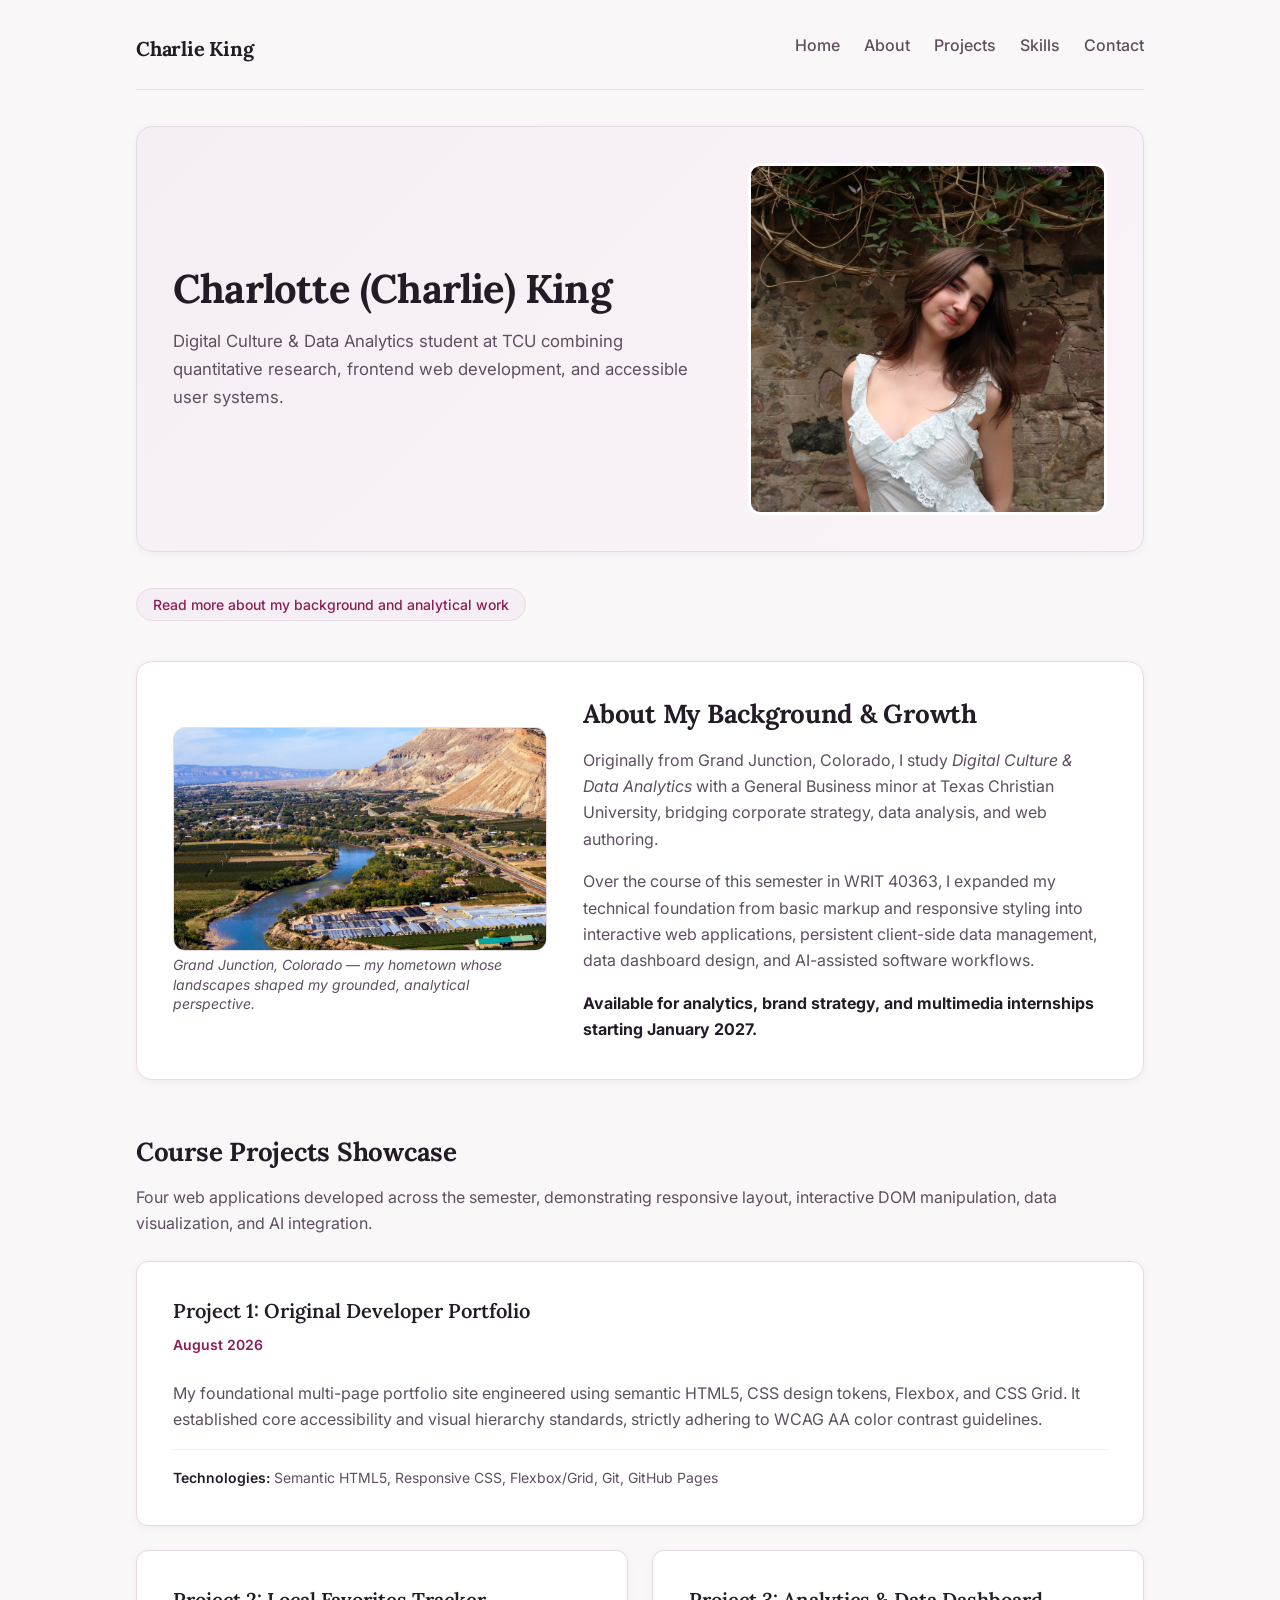
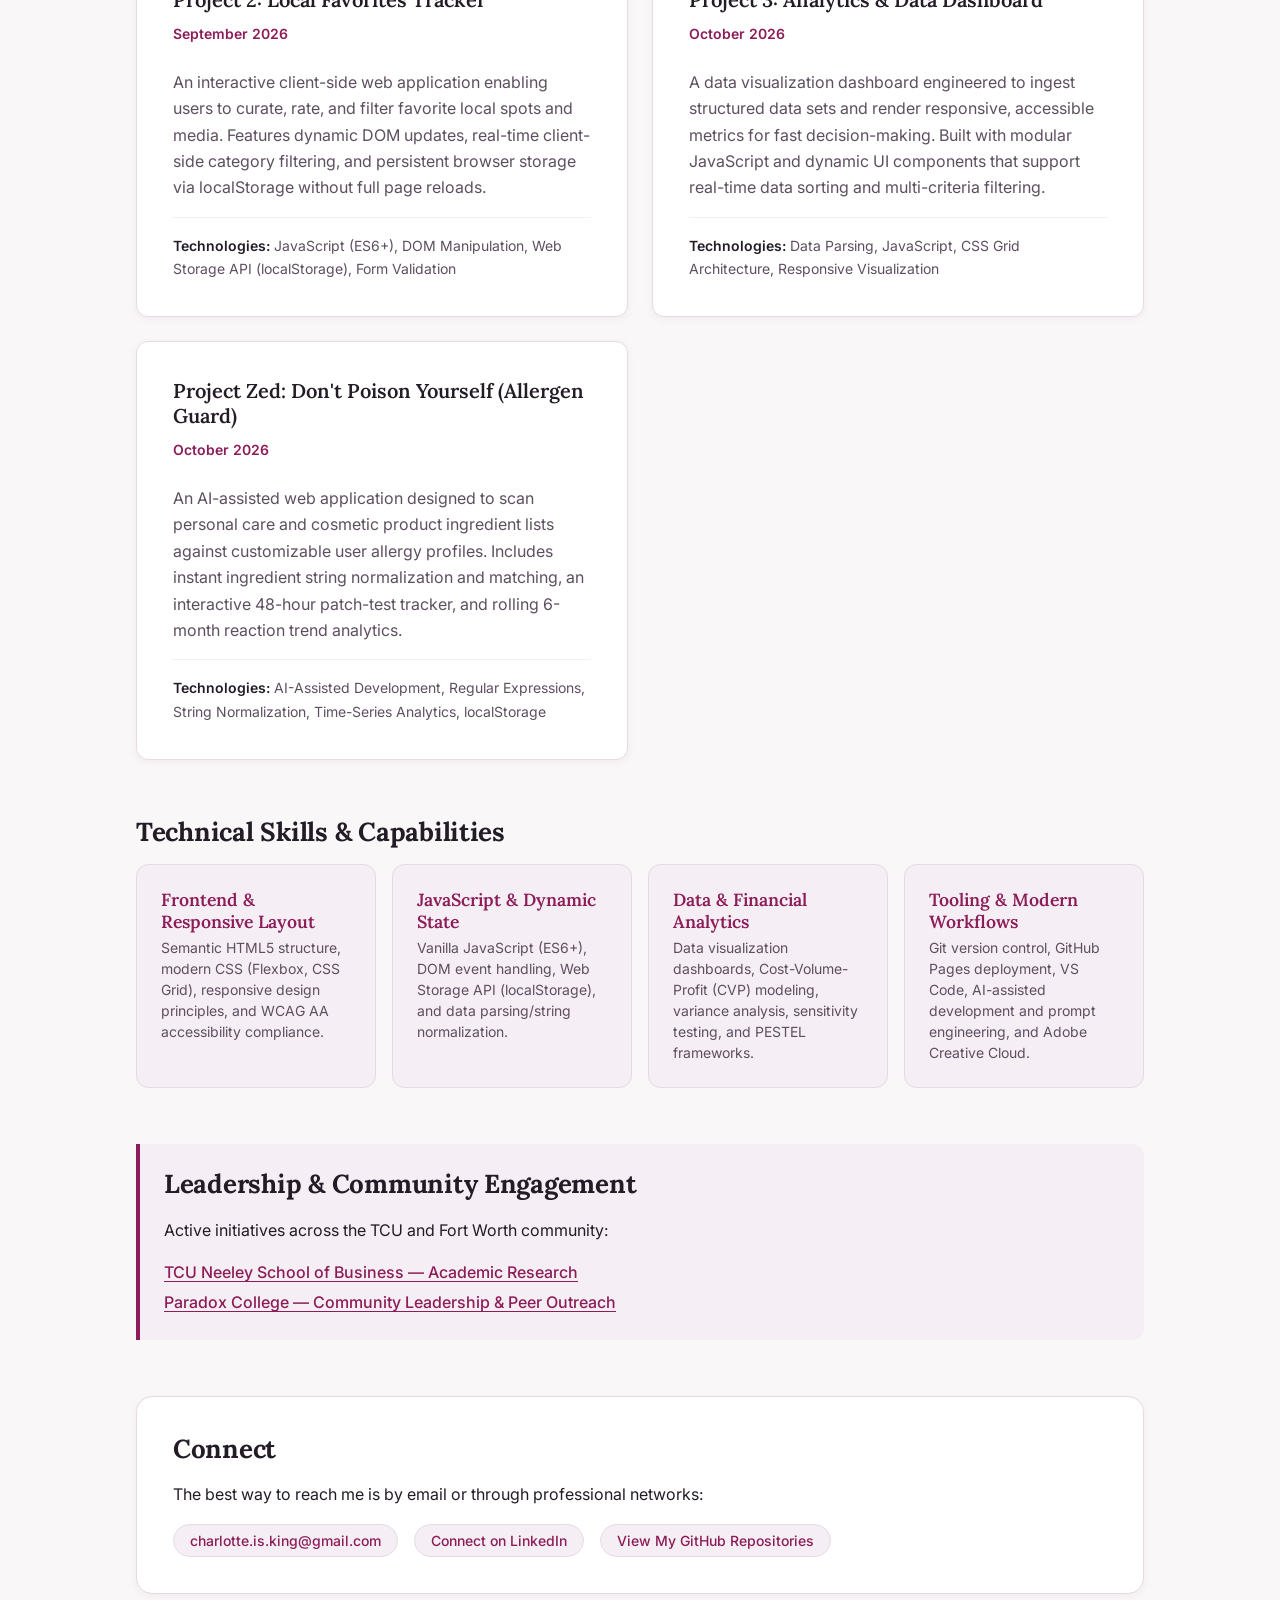
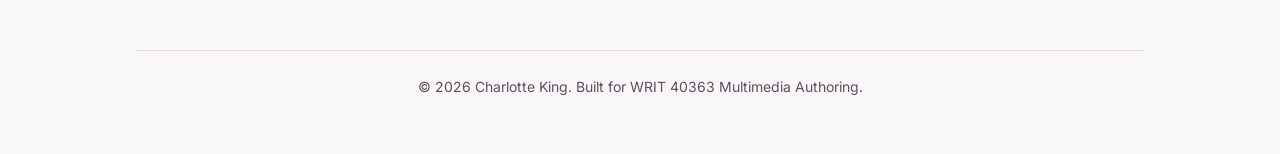
==== commit edf6c8fc: "Update portfolio and integrate four course projects" ====
--- a/index.html
+++ b/index.html
@@ -3,7 +3,7 @@
 <head>
   <meta charset="UTF-8">
   <meta name="viewport" content="width=device-width, initial-scale=1.0">
-  <title>Charlotte (Charlie) King — Personal Portfolio</title>
+  <title>Charlotte (Charlie) King — Professional Portfolio</title>
   <link rel="stylesheet" href="css/styles.css">
 </head>
 <body>
@@ -13,8 +13,10 @@
     <a href="index.html" class="logo">Charlie King</a>
     <div class="nav-links">
       <a href="index.html">Home</a>
-      <a href="about.html">About</a>
-      <a href="index.html#contact">Contact</a>
+      <a href="#about">About</a>
+      <a href="#projects">Projects</a>
+      <a href="#skills">Skills</a>
+      <a href="#contact">Contact</a>
     </div>
   </nav>
 
@@ -22,7 +24,7 @@
   <header>
     <div class="header-text">
       <h1>Charlotte (Charlie) King</h1>
-      <p>Digital Culture &amp; Data Analytics student at TCU combining quantitative research, digital brand strategy, and accessible web systems.</p>
+      <p>Digital Culture &amp; Data Analytics student at TCU combining quantitative research, frontend web development, and accessible user systems.</p>
     </div>
     <div class="header-pic">
       <img src="images/newphoto.JPG" alt="Portrait of Charlotte (Charlie) King">
@@ -44,49 +46,72 @@
         </figure>
       </div>
       <div class="about-text">
-        <h2>About My Background</h2>
-        <p>Originally from Grand Junction, Colorado, I study <em>Digital Culture &amp; Data Analytics</em> with a General Business minor at Texas Christian University, bridging corporate strategy and front-end development.</p>
+        <h2>About My Background &amp; Growth</h2>
+        <p>Originally from Grand Junction, Colorado, I study <em>Digital Culture &amp; Data Analytics</em> with a General Business minor at Texas Christian University, bridging corporate strategy, data analysis, and web authoring.</p>
+        <p>Over the course of this semester in WRIT 40363, I expanded my technical foundation from basic markup and responsive styling into interactive web applications, persistent client-side data management, data dashboard design, and AI-assisted software workflows.</p>
         <p><strong>Available for analytics, brand strategy, and multimedia internships starting January 2027.</strong></p>
       </div>
     </section>
 
-    <!-- Skills Section -->
-    <section id="skills">
-      <h2>Core Capabilities</h2>
-      <ul class="skills-grid">
-        <li class="skill-card">
-          <h3>Data &amp; Financial Analytics</h3>
-          <p>Cost-Volume-Profit (CVP) modeling, variance analysis, sensitivity testing, and macro-environmental PESTEL assessments.</p>
+    <!-- Projects Section: All 4 Course Projects -->
+    <section id="projects">
+      <h2>Course Projects Showcase</h2>
+      <p>Four web applications developed across the semester, demonstrating responsive layout, interactive DOM manipulation, data visualization, and AI integration.</p>
+      
+      <ul class="project-list">
+        <!-- Project 1 -->
+        <li class="project-card featured">
+          <h3><a href="projects/project1-original/index.html">Project 1: Original Developer Portfolio</a></h3>
+          <p><time datetime="2026-08">August 2026</time></p>
+          <p>My foundational multi-page portfolio site engineered using semantic HTML5, CSS design tokens, Flexbox, and CSS Grid. It established core accessibility and visual hierarchy standards, strictly adhering to WCAG AA color contrast guidelines.</p>
+          <p><strong>Technologies:</strong> Semantic HTML5, Responsive CSS, Flexbox/Grid, Git, GitHub Pages</p>
         </li>
-        <li class="skill-card">
-          <h3>Web Development &amp; Tools</h3>
-          <p>Semantic HTML5 structure, accessible CSS design tokens, Git/GitHub version control, and Adobe Creative Cloud.</p>
+
+        <!-- Project 2 -->
+        <li class="project-card">
+          <h3><a href="projects/project2-tracker/index.html">Project 2: Local Favorites Tracker</a></h3>
+          <p><time datetime="2026-09">September 2026</time></p>
+          <p>An interactive client-side web application enabling users to curate, rate, and filter favorite local spots and media. Features dynamic DOM updates, real-time client-side category filtering, and persistent browser storage via localStorage without full page reloads.</p>
+          <p><strong>Technologies:</strong> JavaScript (ES6+), DOM Manipulation, Web Storage API (localStorage), Form Validation</p>
         </li>
-        <li class="skill-card">
-          <h3>Brand &amp; Campaign Strategy</h3>
-          <p>Digital content planning, cross-platform campaign assets, audience engagement analysis, and operational coordination.</p>
+
+        <!-- Project 3 -->
+        <li class="project-card">
+          <h3><a href="projects/project3-dashboard/index.html">Project 3: Analytics &amp; Data Dashboard</a></h3>
+          <p><time datetime="2026-10">October 2026</time></p>
+          <p>A data visualization dashboard engineered to ingest structured data sets and render responsive, accessible metrics for fast decision-making. Built with modular JavaScript and dynamic UI components that support real-time data sorting and multi-criteria filtering.</p>
+          <p><strong>Technologies:</strong> Data Parsing, JavaScript, CSS Grid Architecture, Responsive Visualization</p>
+        </li>
+
+        <!-- Project Zed -->
+        <li class="project-card">
+          <h3><a href="projects/project-zed/index.html">Project Zed: Don't Poison Yourself (Allergen Guard)</a></h3>
+          <p><time datetime="2026-10">October 2026</time></p>
+          <p>An AI-assisted web application designed to scan personal care and cosmetic product ingredient lists against customizable user allergy profiles. Includes instant ingredient string normalization and matching, an interactive 48-hour patch-test tracker, and rolling 6-month reaction trend analytics.</p>
+          <p><strong>Technologies:</strong> AI-Assisted Development, Regular Expressions, String Normalization, Time-Series Analytics, localStorage</p>
         </li>
       </ul>
     </section>
 
-    <!-- Projects Section -->
-    <section id="projects">
-      <h2>Featured Work &amp; Analysis</h2>
-      <ul class="project-list">
-        <li class="project-card featured">
-          <h3>Personal Portfolio &amp; Design Architecture</h3>
-          <p><time datetime="2026-08">August 2026</time></p>
-          <p>Engineered an accessible personal portfolio using semantic HTML5, CSS design tokens, Flexbox, and CSS Grid, adhering strictly to WCAG AA contrast standards.</p>
+    <!-- Skills Section -->
+    <section id="skills">
+      <h2>Technical Skills &amp; Capabilities</h2>
+      <ul class="skills-grid">
+        <li class="skill-card">
+          <h3>Frontend &amp; Responsive Layout</h3>
+          <p>Semantic HTML5 structure, modern CSS (Flexbox, CSS Grid), responsive design principles, and WCAG AA accessibility compliance.</p>
         </li>
-        <li class="project-card">
-          <h3>Quantitative Business Analysis &amp; Strategic Modeling</h3>
-          <p><time datetime="2026-05">May 2026</time></p>
-          <p>Evaluated franchise models and consumer nutrition trends through PESTEL frameworks and CVP analysis at TCU's Neeley School of Business.</p>
+        <li class="skill-card">
+          <h3>JavaScript &amp; Dynamic State</h3>
+          <p>Vanilla JavaScript (ES6+), DOM event handling, Web Storage API (localStorage), and data parsing/string normalization.</p>
         </li>
-        <li class="project-card">
-          <h3>50th Anniversary Campaign &amp; Brand Strategy</h3>
-          <p><time datetime="2024-08">August 2024</time></p>
-          <p>Produced multi-channel digital narratives and targeted email campaigns as Brand Intern at The Lewis Agency to optimize client reach.</p>
+        <li class="skill-card">
+          <h3>Data &amp; Financial Analytics</h3>
+          <p>Data visualization dashboards, Cost-Volume-Profit (CVP) modeling, variance analysis, sensitivity testing, and PESTEL frameworks.</p>
+        </li>
+        <li class="skill-card">
+          <h3>Tooling &amp; Modern Workflows</h3>
+          <p>Git version control, GitHub Pages deployment, VS Code, AI-assisted development and prompt engineering, and Adobe Creative Cloud.</p>
         </li>
       </ul>
     </section>
--- a/css/styles.css
+++ b/css/styles.css
@@ -1,7 +1,7 @@
-@import url('https://fonts.googleapis.com/css2?family=Inter:wght@400;600&family=Lora:wght@400;700&display=swap');
+@import url('https://fonts.googleapis.com/css2?family=Inter:wght@400;500;600&family=Lora:ital,wght@0,400;0,600;0,700;1,400&display=swap');
 
 /* ==========================
-1. RESET
+   1. RESET
    ========================== */
 
 *,
@@ -12,6 +12,10 @@
     padding: 0;
 }
 
+html {
+    scroll-behavior: smooth;
+}
+
 img {
     max-width: 100%;
     height: auto;
@@ -19,7 +23,7 @@
 }
 
 /* ==========================
-2. DESIGN TOKENS
+   2. DESIGN TOKENS
    ========================== */
 
 :root {
@@ -28,35 +32,50 @@
     --color-surface: #ffffff;
     --color-surface-alt: #f5eef4;
     --color-border: #e6dbe4;
+    --color-border-hover: #d1b8cc;
     --color-text: #231c26;
     --color-muted: #5e4f60;
     --color-accent: #8c1d58;
+    --color-accent-hover: #67123f;
+    --color-badge-bg: #efe2ec;
 
     /* Spacing Scale — Modular Scale */
+    --space-xs: 0.25rem;
     --space-sm: 0.5rem;
     --space-md: 1rem;
     --space-lg: 1.5rem;
-    --space-xl: 2rem;
+    --space-xl: 2.25rem;
+    --space-2xl: 3.5rem;
 
     /* Typography */
-    --font-stack: 'Inter', system-ui, -apple-system, sans-serif;
-    --font-serif: 'Lora', Georgia, serif;
+    --font-stack: 'Inter', system-ui, -apple-system, BlinkMacSystemFont, "Segoe UI", Roboto, sans-serif;
+    --font-serif: 'Lora', Georgia, 'Times New Roman', serif;
+    --text-sm: 0.875rem;
     --text-base: 1rem;
     --text-h3: 1.25rem;
-    --text-h2: 1.5rem;
-    --text-h1: 2.25rem;
-    --leading-body: 1.6;
-    --leading-heading: 1.2;
+    --text-h2: 1.625rem;
+    --text-h1: 2.5rem;
+    --leading-tight: 1.15;
+    --leading-heading: 1.25;
+    --leading-body: 1.65;
 
     /* Layout & Geometry */
-    --page-width: 64rem;
+    --page-width: 66rem;
     --reading-width: 70ch;
-    --radius-md: 8px;
-    --shadow-sm: 0 2px 6px rgba(58, 25, 48, 0.06);
+    --radius-sm: 6px;
+    --radius-md: 12px;
+    --radius-lg: 16px;
+    
+    /* Shadows & Transitions */
+    --shadow-sm: 0 2px 8px rgba(58, 25, 48, 0.05);
+    --shadow-md: 0 8px 24px rgba(58, 25, 48, 0.08);
+    --shadow-hover: 0 12px 28px rgba(58, 25, 48, 0.12);
+    --transition-fast: 0.2s ease;
+    --transition-smooth: 0.3s cubic-bezier(0.16, 1, 0.3, 1);
 }
 
 /* ==========================
-3. BASE ELEMENT STYLES
+   3. BASE ELEMENT STYLES
    ========================== */
 
 body {
@@ -65,17 +84,35 @@
     color: var(--color-text);
     font-size: var(--text-base);
     line-height: var(--leading-body);
+    -webkit-font-smoothing: antialiased;
+    max-width: var(--page-width);
+    margin: 0 auto;
+    padding: var(--space-md) var(--space-lg) var(--space-2xl);
 }
 
 h1, h2, h3 {
     font-family: var(--font-serif);
     line-height: var(--leading-heading);
     margin-bottom: var(--space-sm);
-}
-
-h1 { font-size: var(--text-h1); }
-h2 { font-size: var(--text-h2); }
-h3 { font-size: var(--text-h3); }
+    color: var(--color-text);
+}
+
+h1 { 
+    font-size: var(--text-h1); 
+    line-height: var(--leading-tight);
+    letter-spacing: -0.02em;
+}
+
+h2 { 
+    font-size: var(--text-h2); 
+    letter-spacing: -0.01em;
+    margin-bottom: var(--space-md);
+}
+
+h3 { 
+    font-size: var(--text-h3); 
+    font-weight: 600;
+}
 
 p {
     margin-bottom: var(--space-md);
@@ -91,103 +128,154 @@
 
 a {
     color: var(--color-accent);
+    text-decoration: underline;
+    text-decoration-thickness: 1px;
+    text-underline-offset: 3px;
+    transition: color var(--transition-fast), text-decoration-color var(--transition-fast);
+}
+
+a:hover {
+    color: var(--color-accent-hover);
+    text-decoration-thickness: 2px;
 }
 
 /* Accessible Keyboard Focus Ring */
 a:focus-visible {
     outline: 2px solid var(--color-accent);
-    outline-offset: 2px;
+    outline-offset: 3px;
+    border-radius: var(--radius-sm);
+}
+
+/* Internal Jump Link Callout */
+main > p:first-of-type a {
+    display: inline-block;
+    font-size: var(--text-sm);
+    font-weight: 500;
+    text-decoration: none;
+    color: var(--color-accent);
+    background-color: var(--color-surface-alt);
+    border: 1px solid var(--color-border);
+    padding: var(--space-xs) var(--space-md);
+    border-radius: 999px;
+    margin-bottom: var(--space-lg);
+    transition: all var(--transition-fast);
+}
+
+main > p:first-of-type a:hover {
+    background-color: var(--color-surface);
+    border-color: var(--color-border-hover);
+    transform: translateY(-1px);
+    box-shadow: var(--shadow-sm);
 }
 
 /* ==========================
-   4. LAYOUT
-   Breakpoints used in this file:
-     768px — tablet and larger
-   (CSS variables cannot be used inside @media conditions,
-    so breakpoints are documented here instead of tokenized.)
+   4. LAYOUT & COMPONENTS
    ========================== */
 
-body {
-    max-width: var(--page-width);
-    margin: 0 auto;
-    padding: var(--space-lg) var(--space-md);
-}
-
 /* Navigation */
-nav {
-    padding: var(--space-md) 0;
-}
-
-.nav-container {
+nav.nav-container {
     display: flex;
     justify-content: space-between;
     align-items: center;
     flex-wrap: wrap;
     gap: var(--space-md);
-}
-
-.nav-links {
-    display: flex;
-    gap: var(--space-lg);
+    padding: var(--space-md) 0 var(--space-lg);
+    border-bottom: 1px solid var(--color-border);
+    margin-bottom: var(--space-xl);
 }
 
 .logo {
+    font-family: var(--font-serif);
     font-size: var(--text-h3);
-    font-weight: bold;
+    font-weight: 700;
     color: var(--color-text);
     text-decoration: none;
-}
-
-nav a {
-    color: var(--color-text);
+    letter-spacing: -0.01em;
+}
+
+.logo:hover {
+    color: var(--color-accent);
+}
+
+.nav-links {
+    display: flex;
+    gap: var(--space-lg);
+    list-style: none;
+    padding-left: 0;
+}
+
+.nav-links a {
+    color: var(--color-muted);
     text-decoration: none;
-    transition: color 0.2s;
-}
-
-nav a:hover {
-    color: var(--color-accent);
-}
-
-/* Header */
+    font-weight: 500;
+    font-size: var(--text-base);
+    padding-bottom: var(--space-xs);
+    border-bottom: 2px solid transparent;
+    transition: color var(--transition-fast), border-color var(--transition-fast);
+}
+
+.nav-links a:hover {
+    color: var(--color-accent);
+    border-bottom-color: var(--color-accent);
+}
+
+/* Two-Column Header */
 header {
     display: flex;
     align-items: center;
-    gap: var(--space-lg);
-    padding: var(--space-lg);
-    background-color: var(--color-surface-alt);
-    margin-bottom: var(--space-lg);
+    gap: var(--space-xl);
+    padding: var(--space-xl);
+    background: linear-gradient(135deg, var(--color-surface-alt) 0%, #faf3f8 100%);
+    border: 1px solid var(--color-border);
+    margin-bottom: var(--space-xl);
     flex-wrap: wrap;
-    border-radius: var(--radius-md);
+    border-radius: var(--radius-lg);
+    box-shadow: var(--shadow-sm);
 }
 
 .header-text {
-    flex: 1;
-    min-width: 16rem;
+    flex: 1.2;
+    min-width: 17rem;
+}
+
+.header-text h1 {
+    margin-bottom: var(--space-md);
+}
+
+.header-text p {
+    font-size: 1.05rem;
+    color: var(--color-muted);
+    max-width: var(--reading-width);
 }
 
 .header-pic {
-    flex: 1;
-    min-width: 16rem;
-    background-color: var(--color-surface);
-    min-height: 18rem;
+    flex: 0.8;
+    min-width: 15rem;
     border-radius: var(--radius-md);
     display: flex;
     align-items: center;
     justify-content: center;
-    color: var(--color-muted);
+    overflow: hidden;
 }
 
 .header-pic img {
     width: 100%;
-    height: 100%;
+    height: 22rem;
     object-fit: cover;
     border-radius: var(--radius-md);
+    box-shadow: var(--shadow-md);
+    border: 3px solid var(--color-surface);
+    transition: transform var(--transition-smooth);
+}
+
+.header-pic:hover img {
+    transform: scale(1.02);
 }
 
 /* Landmark Spacing */
 section,
 aside {
-    margin-bottom: var(--space-xl);
+    margin-bottom: var(--space-2xl);
 }
 
 /* About Section */
@@ -195,7 +283,12 @@
     display: flex;
     flex-wrap: wrap;
     align-items: center;
-    gap: var(--space-lg);
+    gap: var(--space-xl);
+    background-color: var(--color-surface);
+    padding: var(--space-xl);
+    border: 1px solid var(--color-border);
+    border-radius: var(--radius-lg);
+    box-shadow: var(--shadow-sm);
 }
 
 .about-image {
@@ -205,31 +298,40 @@
 
 .about-image img {
     width: 100%;
+    height: 14rem;
+    object-fit: cover;
     border-radius: var(--radius-md);
+    border: 1px solid var(--color-border);
+}
+
+.about-image figcaption {
+    font-size: var(--text-sm);
+    color: var(--color-muted);
+    font-style: italic;
+    margin-top: var(--space-xs);
+    line-height: 1.4;
 }
 
 .about-text {
-    flex: 2;
-    min-width: 16rem;
+    flex: 1.4;
+    min-width: 17rem;
     max-width: var(--reading-width);
 }
 
-/* Skills Section (Grid) */
-.skills-grid {
-    list-style: none;
-    padding-left: 0;
-    display: grid;
-    grid-template-columns: repeat(auto-fit, minmax(12rem, 1fr));
-    gap: var(--space-md);
-}
-
-.skill-card {
-    padding: var(--space-md);
-    background-color: var(--color-surface-alt);
-    border-radius: var(--radius-md);
-}
-
-/* Projects Section (Grid + Responsive Breakpoint) */
+.about-text p {
+    color: var(--color-muted);
+}
+
+.about-text strong {
+    color: var(--color-text);
+}
+
+/* Projects Section */
+#projects > p {
+    color: var(--color-muted);
+    margin-bottom: var(--space-lg);
+}
+
 .project-list {
     list-style: none;
     padding-left: 0;
@@ -239,13 +341,154 @@
 }
 
 .project-card {
+    padding: var(--space-xl);
+    background-color: var(--color-surface);
+    border: 1px solid var(--color-border);
+    border-radius: var(--radius-md);
+    box-shadow: var(--shadow-sm);
+    display: flex;
+    flex-direction: column;
+    transition: transform var(--transition-smooth), box-shadow var(--transition-smooth), border-color var(--transition-smooth);
+}
+
+.project-card:hover {
+    transform: translateY(-4px);
+    box-shadow: var(--shadow-hover);
+    border-color: var(--color-border-hover);
+}
+
+.project-card h3 a {
+    color: var(--color-text);
+    text-decoration: none;
+    transition: color var(--transition-fast);
+}
+
+.project-card h3 a:hover {
+    color: var(--color-accent);
+}
+
+.project-card time {
+    font-size: var(--text-sm);
+    font-weight: 600;
+    color: var(--color-accent);
+    margin-bottom: var(--space-sm);
+    display: inline-block;
+}
+
+.project-card p {
+    color: var(--color-muted);
+}
+
+/* Technologies Tag Styling */
+.project-card p:last-child {
+    margin-top: auto;
+    padding-top: var(--space-md);
+    font-size: var(--text-sm);
+    border-top: 1px solid var(--color-surface-alt);
+    color: var(--color-muted);
+}
+
+.project-card p:last-child strong {
+    color: var(--color-text);
+    font-weight: 600;
+}
+
+/* Skills Section (Grid) */
+.skills-grid {
+    list-style: none;
+    padding-left: 0;
+    display: grid;
+    grid-template-columns: repeat(auto-fit, minmax(13rem, 1fr));
+    gap: var(--space-md);
+}
+
+.skill-card {
     padding: var(--space-lg);
+    background-color: var(--color-surface-alt);
+    border: 1px solid var(--color-border);
+    border-radius: var(--radius-md);
+    transition: transform var(--transition-fast), border-color var(--transition-fast), background-color var(--transition-fast);
+}
+
+.skill-card:hover {
     background-color: var(--color-surface);
-    border: 1px solid var(--color-border);
-    border-radius: var(--radius-md);
-    box-shadow: var(--shadow-sm);
-}
-
+    border-color: var(--color-border-hover);
+    transform: translateY(-2px);
+    box-shadow: var(--shadow-sm);
+}
+
+.skill-card h3 {
+    font-size: 1.1rem;
+    margin-bottom: var(--space-xs);
+    color: var(--color-accent);
+}
+
+.skill-card p {
+    font-size: var(--text-sm);
+    color: var(--color-muted);
+    line-height: 1.5;
+}
+
+/* Resources / Campus Involvement Aside */
+aside#resources {
+    background-color: var(--color-surface-alt);
+    border-left: 4px solid var(--color-accent);
+    padding: var(--space-lg);
+    border-radius: 0 var(--radius-md) var(--radius-md) 0;
+}
+
+aside#resources ul {
+    list-style: none;
+    padding-left: 0;
+    margin-top: var(--space-sm);
+    display: flex;
+    flex-direction: column;
+    gap: var(--space-xs);
+}
+
+aside#resources li a {
+    font-weight: 500;
+}
+
+/* Contact Section */
+#contact {
+    background-color: var(--color-surface);
+    border: 1px solid var(--color-border);
+    border-radius: var(--radius-lg);
+    padding: var(--space-xl);
+    box-shadow: var(--shadow-sm);
+}
+
+#contact ul {
+    list-style: none;
+    padding-left: 0;
+    display: flex;
+    flex-wrap: wrap;
+    gap: var(--space-md);
+    margin-top: var(--space-md);
+}
+
+#contact li a {
+    display: inline-block;
+    padding: var(--space-xs) var(--space-md);
+    background-color: var(--color-surface-alt);
+    border: 1px solid var(--color-border);
+    border-radius: 999px;
+    font-size: var(--text-sm);
+    font-weight: 500;
+    text-decoration: none;
+    transition: all var(--transition-fast);
+}
+
+#contact li a:hover {
+    background-color: var(--color-accent);
+    color: var(--color-surface);
+    border-color: var(--color-accent);
+    transform: translateY(-2px);
+    box-shadow: var(--shadow-sm);
+}
+
+/* Breakpoint: Tablet & Desktop */
 @media (min-width: 768px) {
     .project-list {
         grid-template-columns: 1fr 1fr;
@@ -260,5 +503,6 @@
     padding-top: var(--space-lg);
     border-top: 1px solid var(--color-border);
     color: var(--color-muted);
-    font-size: var(--text-base);
+    font-size: var(--text-sm);
+    text-align: center;
 }
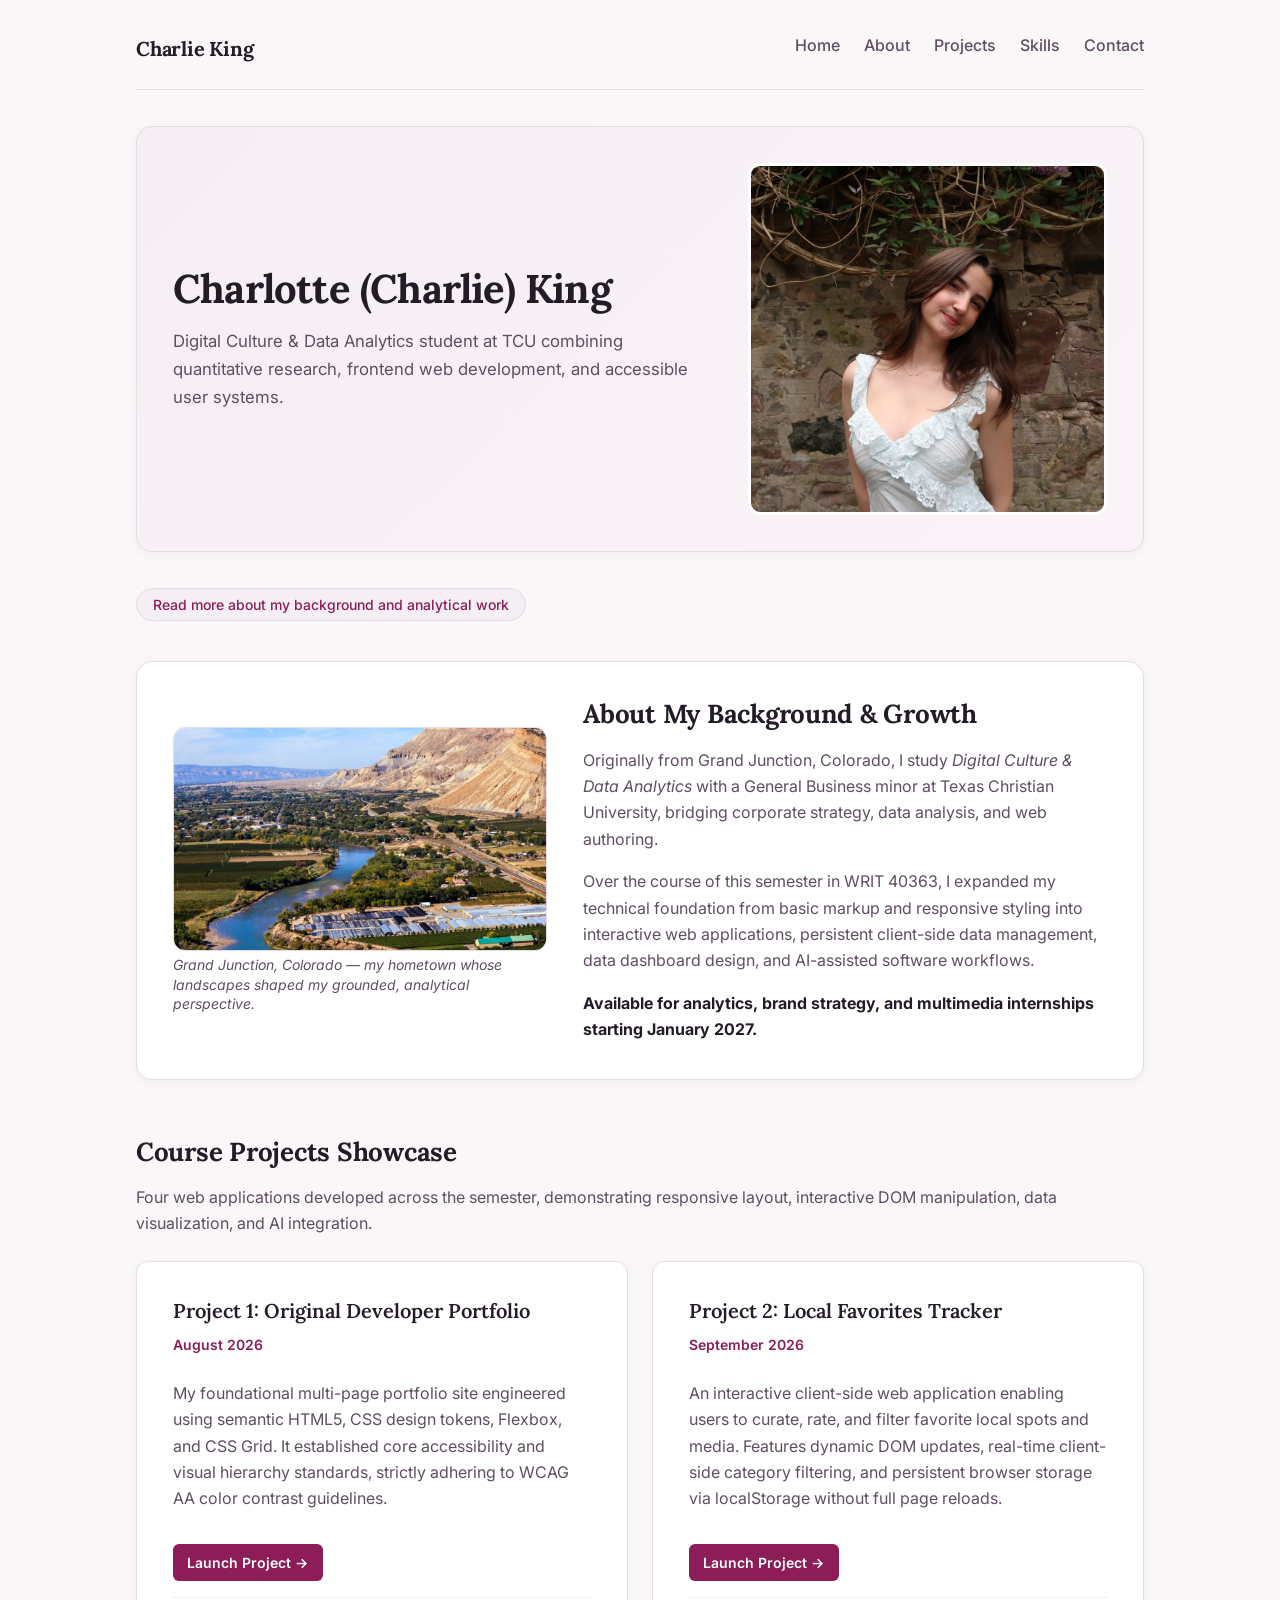
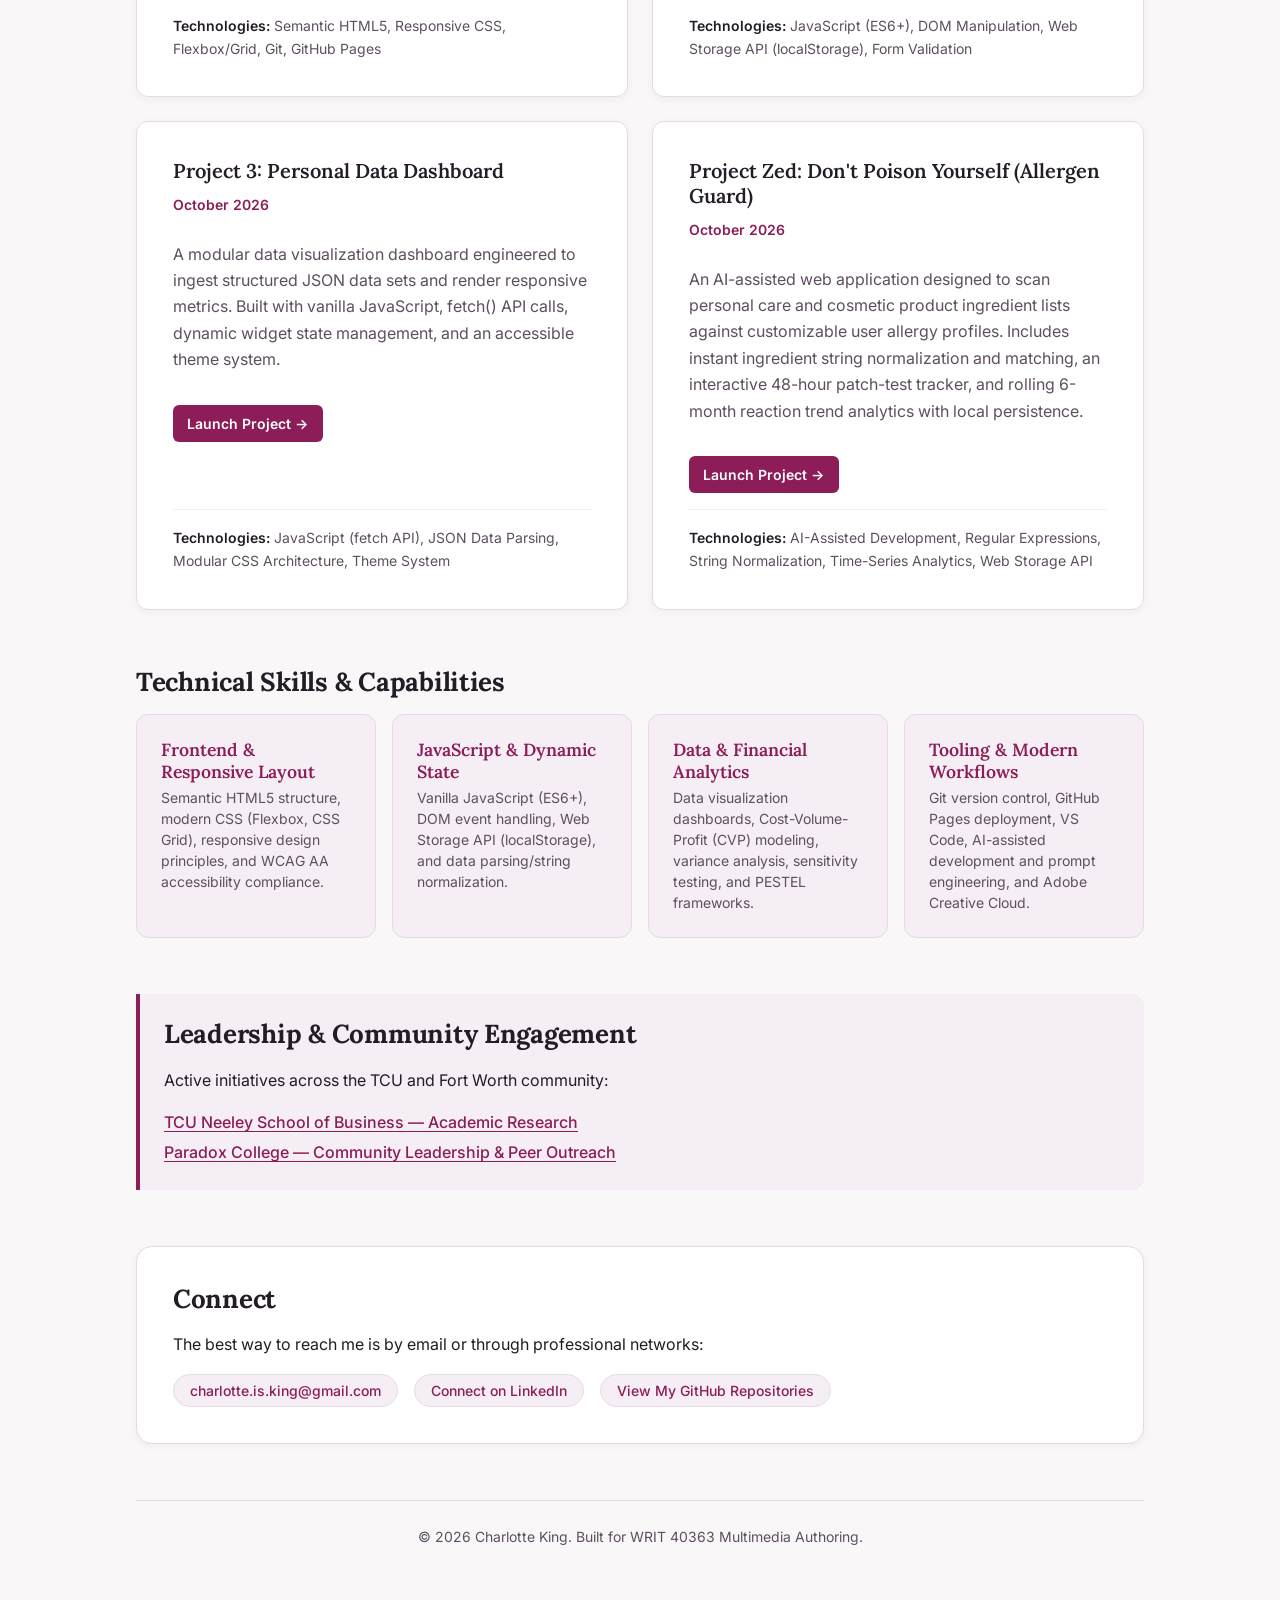
==== commit fe73ffb0: "Integration of Project 3 and Project Zed into layout" ====
--- a/index.html
+++ b/index.html
@@ -1,4 +1,4 @@
- <!DOCTYPE html>
+<!DOCTYPE html>
 <html lang="en">
 <head>
   <meta charset="UTF-8">
@@ -20,7 +20,7 @@
     </div>
   </nav>
 
-  <!-- Two-Column Header (Photo of yourself) -->
+  <!-- Two-Column Header (Portrait Photo) -->
   <header>
     <div class="header-text">
       <h1>Charlotte (Charlie) King</h1>
@@ -37,7 +37,7 @@
     <!-- Internal Jump Link -->
     <p><a href="#about">Read more about my background and analytical work</a></p>
 
-    <!-- About Section (Second Photo: Grand Junction, Colorado) -->
+    <!-- About Section (Hometown Photo) -->
     <section id="about" class="about">
       <div class="about-image">
         <figure>
@@ -60,10 +60,13 @@
       
       <ul class="project-list">
         <!-- Project 1 -->
-        <li class="project-card featured">
+        <li class="project-card">
           <h3><a href="projects/project1-original/index.html">Project 1: Original Developer Portfolio</a></h3>
           <p><time datetime="2026-08">August 2026</time></p>
           <p>My foundational multi-page portfolio site engineered using semantic HTML5, CSS design tokens, Flexbox, and CSS Grid. It established core accessibility and visual hierarchy standards, strictly adhering to WCAG AA color contrast guidelines.</p>
+          <div class="project-links">
+            <a href="projects/project1-original/index.html" class="btn-project">Launch Project &rarr;</a>
+          </div>
           <p><strong>Technologies:</strong> Semantic HTML5, Responsive CSS, Flexbox/Grid, Git, GitHub Pages</p>
         </li>
 
@@ -72,23 +75,32 @@
           <h3><a href="projects/project2-tracker/index.html">Project 2: Local Favorites Tracker</a></h3>
           <p><time datetime="2026-09">September 2026</time></p>
           <p>An interactive client-side web application enabling users to curate, rate, and filter favorite local spots and media. Features dynamic DOM updates, real-time client-side category filtering, and persistent browser storage via localStorage without full page reloads.</p>
+          <div class="project-links">
+            <a href="projects/project2-tracker/index.html" class="btn-project">Launch Project &rarr;</a>
+          </div>
           <p><strong>Technologies:</strong> JavaScript (ES6+), DOM Manipulation, Web Storage API (localStorage), Form Validation</p>
         </li>
 
         <!-- Project 3 -->
         <li class="project-card">
-          <h3><a href="projects/project3-dashboard/index.html">Project 3: Analytics &amp; Data Dashboard</a></h3>
+          <h3><a href="projects/project3-dashboard/index.html">Project 3: Personal Data Dashboard</a></h3>
           <p><time datetime="2026-10">October 2026</time></p>
-          <p>A data visualization dashboard engineered to ingest structured data sets and render responsive, accessible metrics for fast decision-making. Built with modular JavaScript and dynamic UI components that support real-time data sorting and multi-criteria filtering.</p>
-          <p><strong>Technologies:</strong> Data Parsing, JavaScript, CSS Grid Architecture, Responsive Visualization</p>
+          <p>A modular data visualization dashboard engineered to ingest structured JSON data sets and render responsive metrics. Built with vanilla JavaScript, fetch() API calls, dynamic widget state management, and an accessible theme system.</p>
+          <div class="project-links">
+            <a href="projects/project3-dashboard/index.html" class="btn-project">Launch Project &rarr;</a>
+          </div>
+          <p><strong>Technologies:</strong> JavaScript (fetch API), JSON Data Parsing, Modular CSS Architecture, Theme System</p>
         </li>
 
         <!-- Project Zed -->
         <li class="project-card">
           <h3><a href="projects/project-zed/index.html">Project Zed: Don't Poison Yourself (Allergen Guard)</a></h3>
           <p><time datetime="2026-10">October 2026</time></p>
-          <p>An AI-assisted web application designed to scan personal care and cosmetic product ingredient lists against customizable user allergy profiles. Includes instant ingredient string normalization and matching, an interactive 48-hour patch-test tracker, and rolling 6-month reaction trend analytics.</p>
-          <p><strong>Technologies:</strong> AI-Assisted Development, Regular Expressions, String Normalization, Time-Series Analytics, localStorage</p>
+          <p>An AI-assisted web application designed to scan personal care and cosmetic product ingredient lists against customizable user allergy profiles. Includes instant ingredient string normalization and matching, an interactive 48-hour patch-test tracker, and rolling 6-month reaction trend analytics with local persistence.</p>
+          <div class="project-links">
+            <a href="projects/project-zed/index.html" class="btn-project">Launch Project &rarr;</a>
+          </div>
+          <p><strong>Technologies:</strong> AI-Assisted Development, Regular Expressions, String Normalization, Time-Series Analytics, Web Storage API</p>
         </li>
       </ul>
     </section>
--- a/css/styles.css
+++ b/css/styles.css
@@ -39,7 +39,7 @@
     --color-accent-hover: #67123f;
     --color-badge-bg: #efe2ec;
 
-    /* Spacing Scale — Modular Scale */
+    /* Spacing Scale */
     --space-xs: 0.25rem;
     --space-sm: 0.5rem;
     --space-md: 1rem;
@@ -348,6 +348,7 @@
     box-shadow: var(--shadow-sm);
     display: flex;
     flex-direction: column;
+    position: relative;
     transition: transform var(--transition-smooth), box-shadow var(--transition-smooth), border-color var(--transition-smooth);
 }
 
@@ -357,6 +358,24 @@
     border-color: var(--color-border-hover);
 }
 
+.project-card.featured {
+    background: linear-gradient(180deg, #ffffff 0%, #fdf9fc 100%);
+    border: 1.5px solid var(--color-border-hover);
+}
+
+.badge-featured {
+    align-self: flex-start;
+    font-size: 0.75rem;
+    font-weight: 600;
+    text-transform: uppercase;
+    letter-spacing: 0.05em;
+    color: var(--color-accent);
+    background-color: var(--color-badge-bg);
+    padding: 0.2rem 0.6rem;
+    border-radius: 4px;
+    margin-bottom: var(--space-sm);
+}
+
 .project-card h3 a {
     color: var(--color-text);
     text-decoration: none;
@@ -377,6 +396,46 @@
 
 .project-card p {
     color: var(--color-muted);
+}
+
+/* Action Buttons inside Project Cards */
+.project-links {
+    display: flex;
+    flex-wrap: wrap;
+    gap: var(--space-sm);
+    margin: var(--space-md) 0;
+}
+
+.btn-project {
+    display: inline-flex;
+    align-items: center;
+    font-size: var(--text-sm);
+    font-weight: 600;
+    text-decoration: none;
+    color: #ffffff;
+    background-color: var(--color-accent);
+    padding: 0.45rem 0.9rem;
+    border-radius: var(--radius-sm);
+    transition: background-color var(--transition-fast), transform var(--transition-fast);
+}
+
+.btn-project:hover {
+    background-color: var(--color-accent-hover);
+    color: #ffffff;
+    text-decoration: none;
+    transform: translateY(-1px);
+}
+
+.btn-project.secondary {
+    background-color: var(--color-surface-alt);
+    color: var(--color-text);
+    border: 1px solid var(--color-border);
+}
+
+.btn-project.secondary:hover {
+    background-color: var(--color-surface);
+    border-color: var(--color-border-hover);
+    color: var(--color-accent);
 }
 
 /* Technologies Tag Styling */
@@ -505,4 +564,5 @@
     color: var(--color-muted);
     font-size: var(--text-sm);
     text-align: center;
-}+}
+
